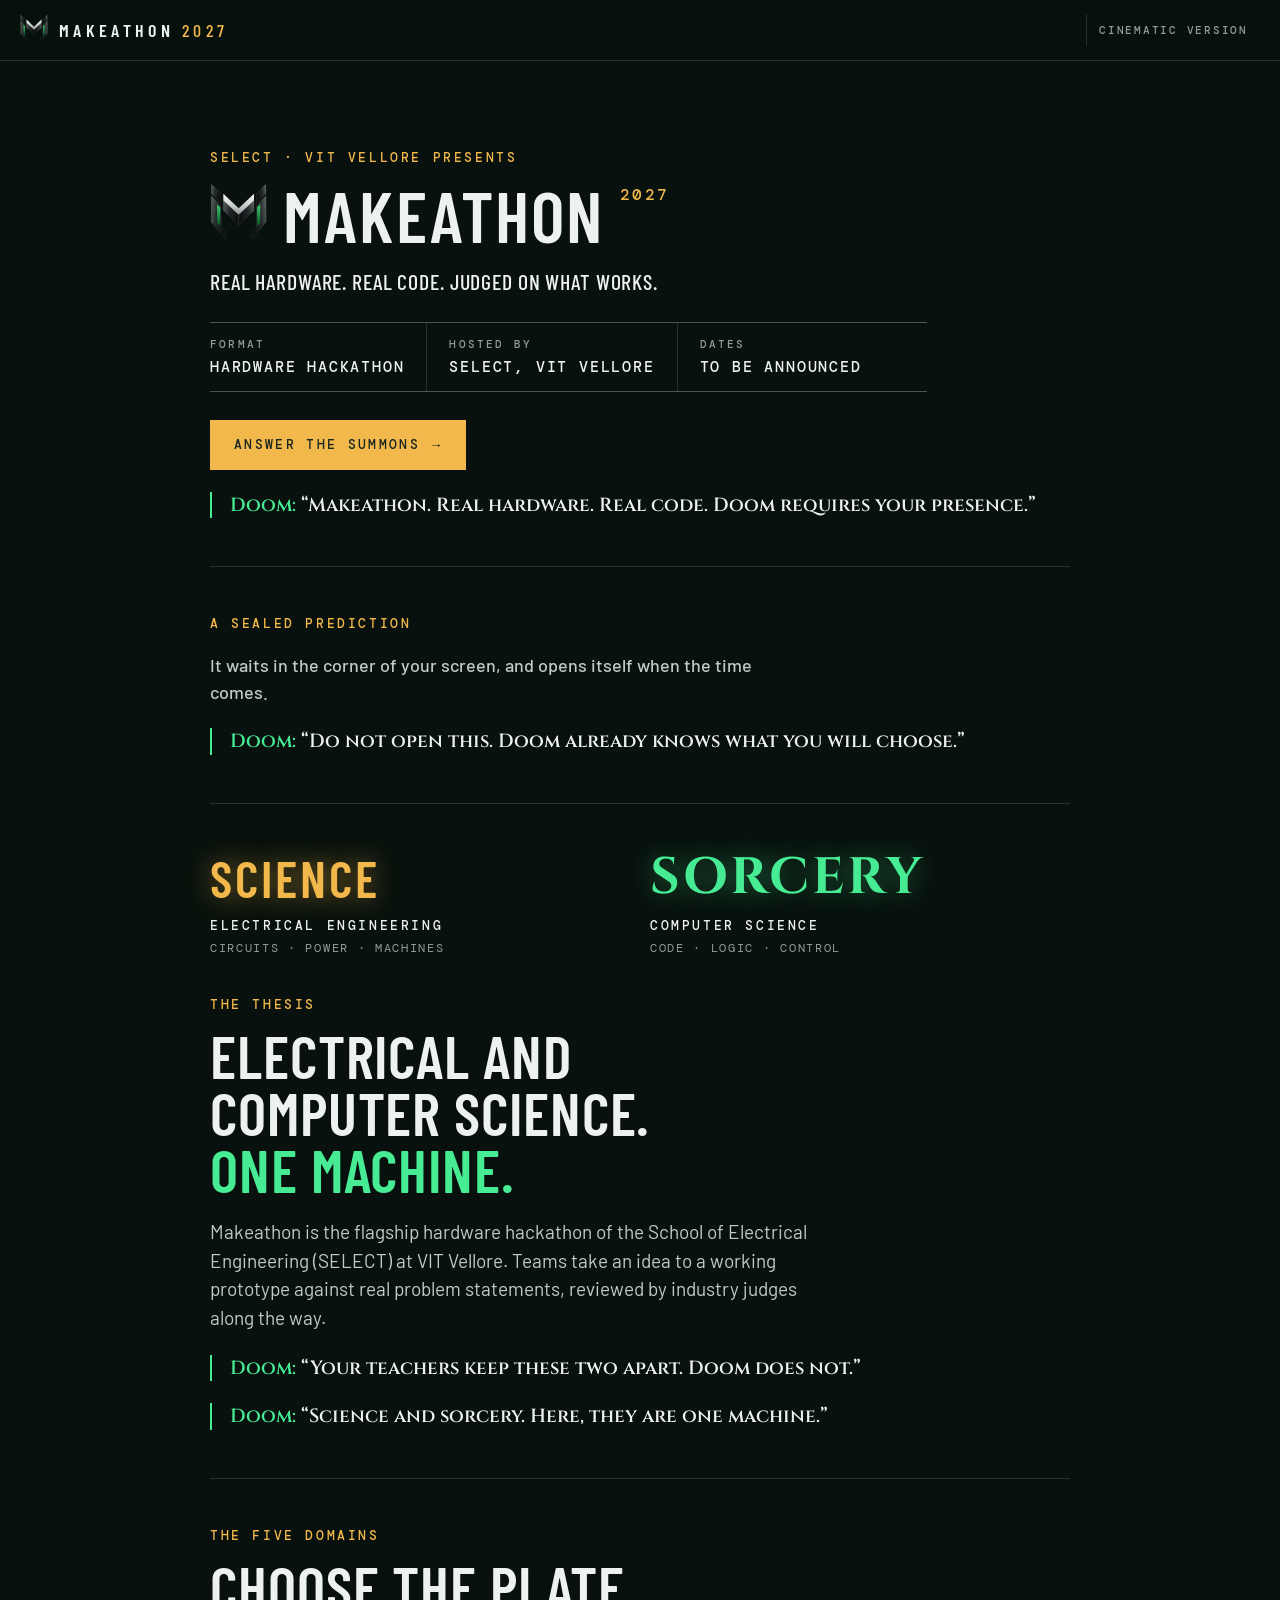
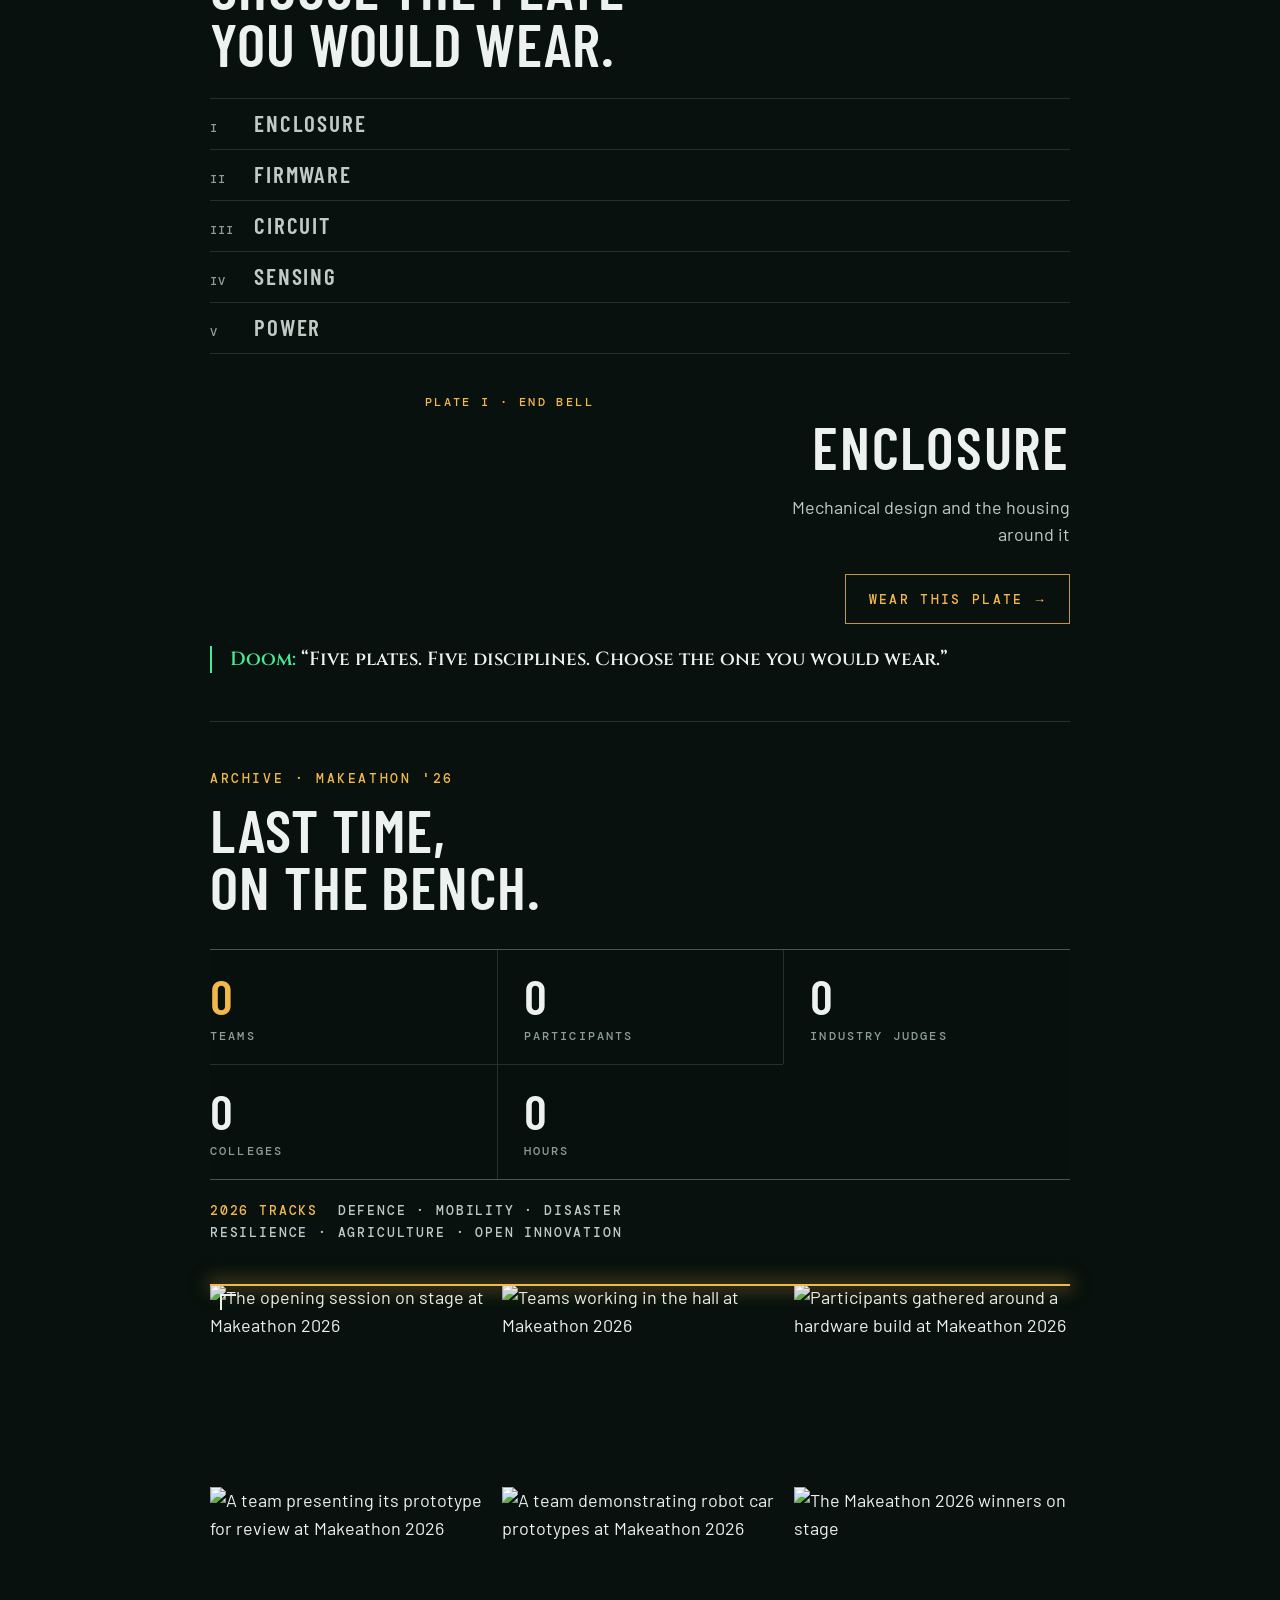
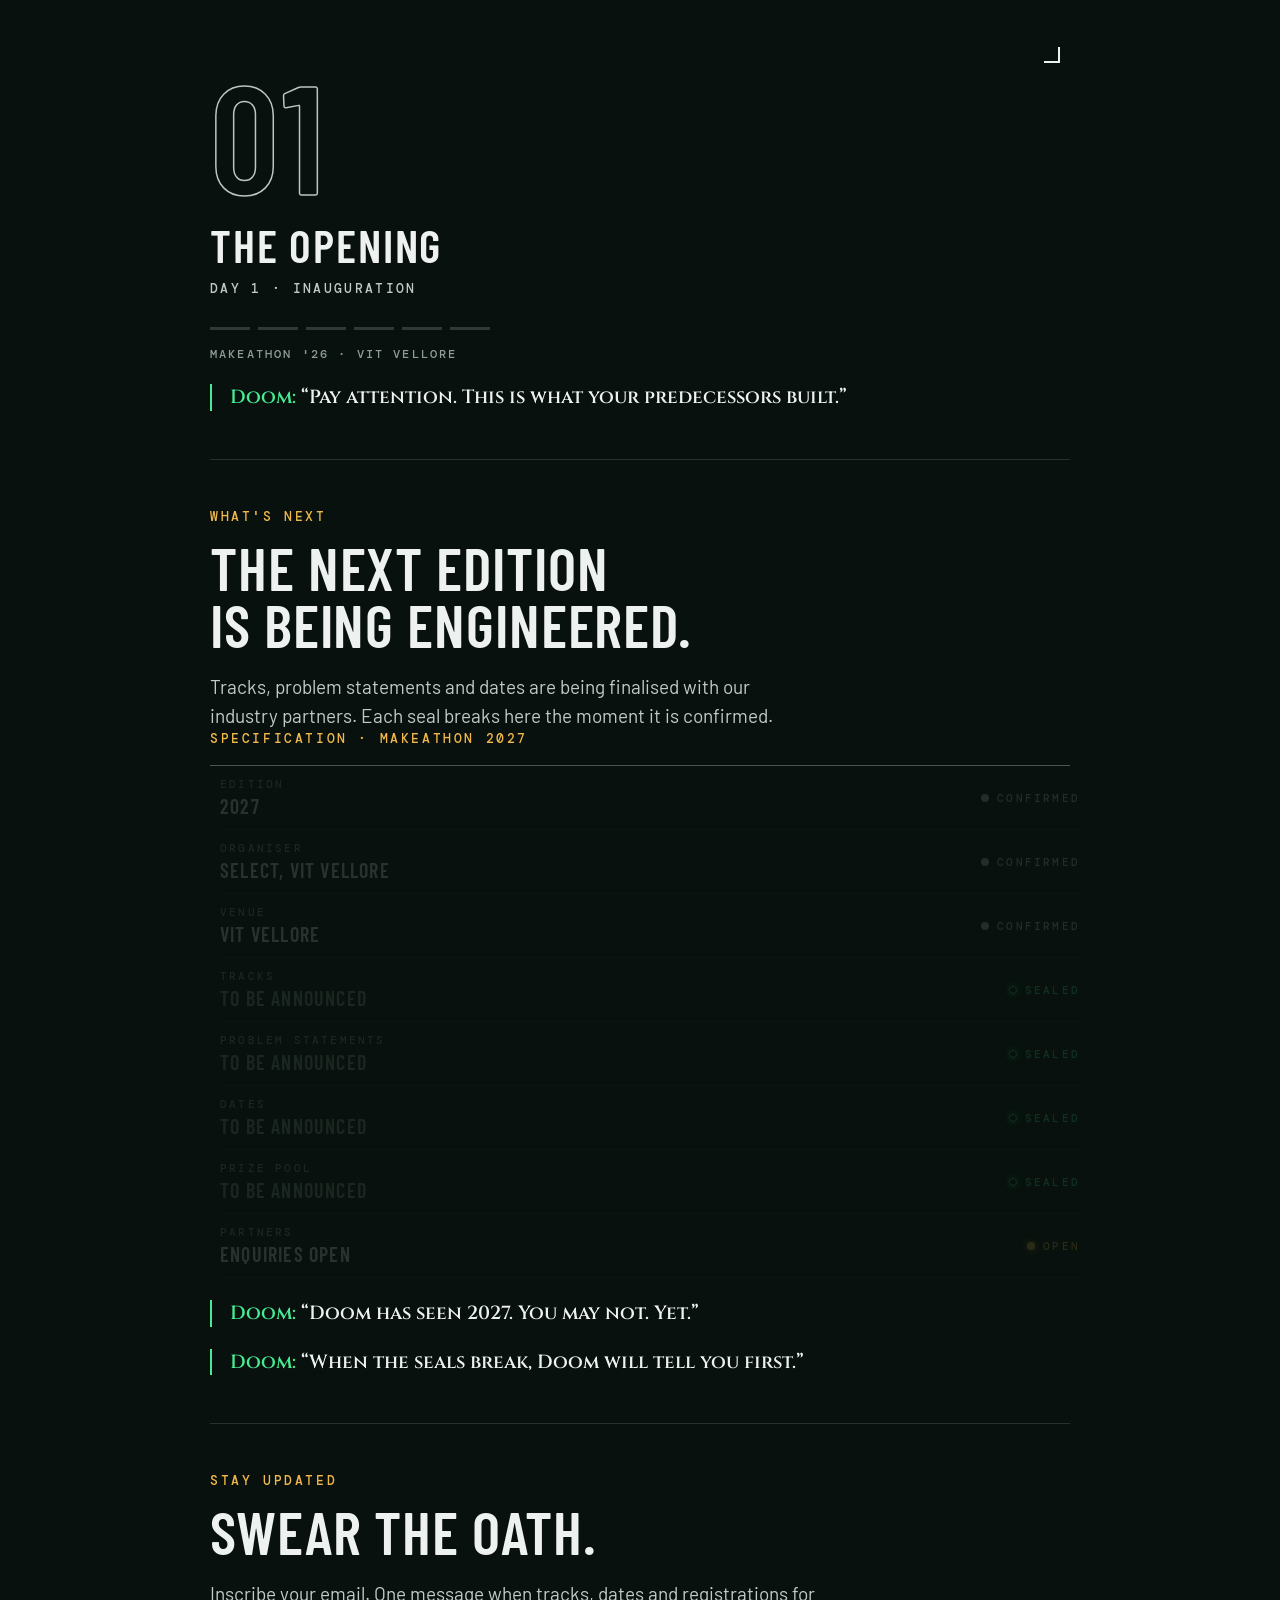
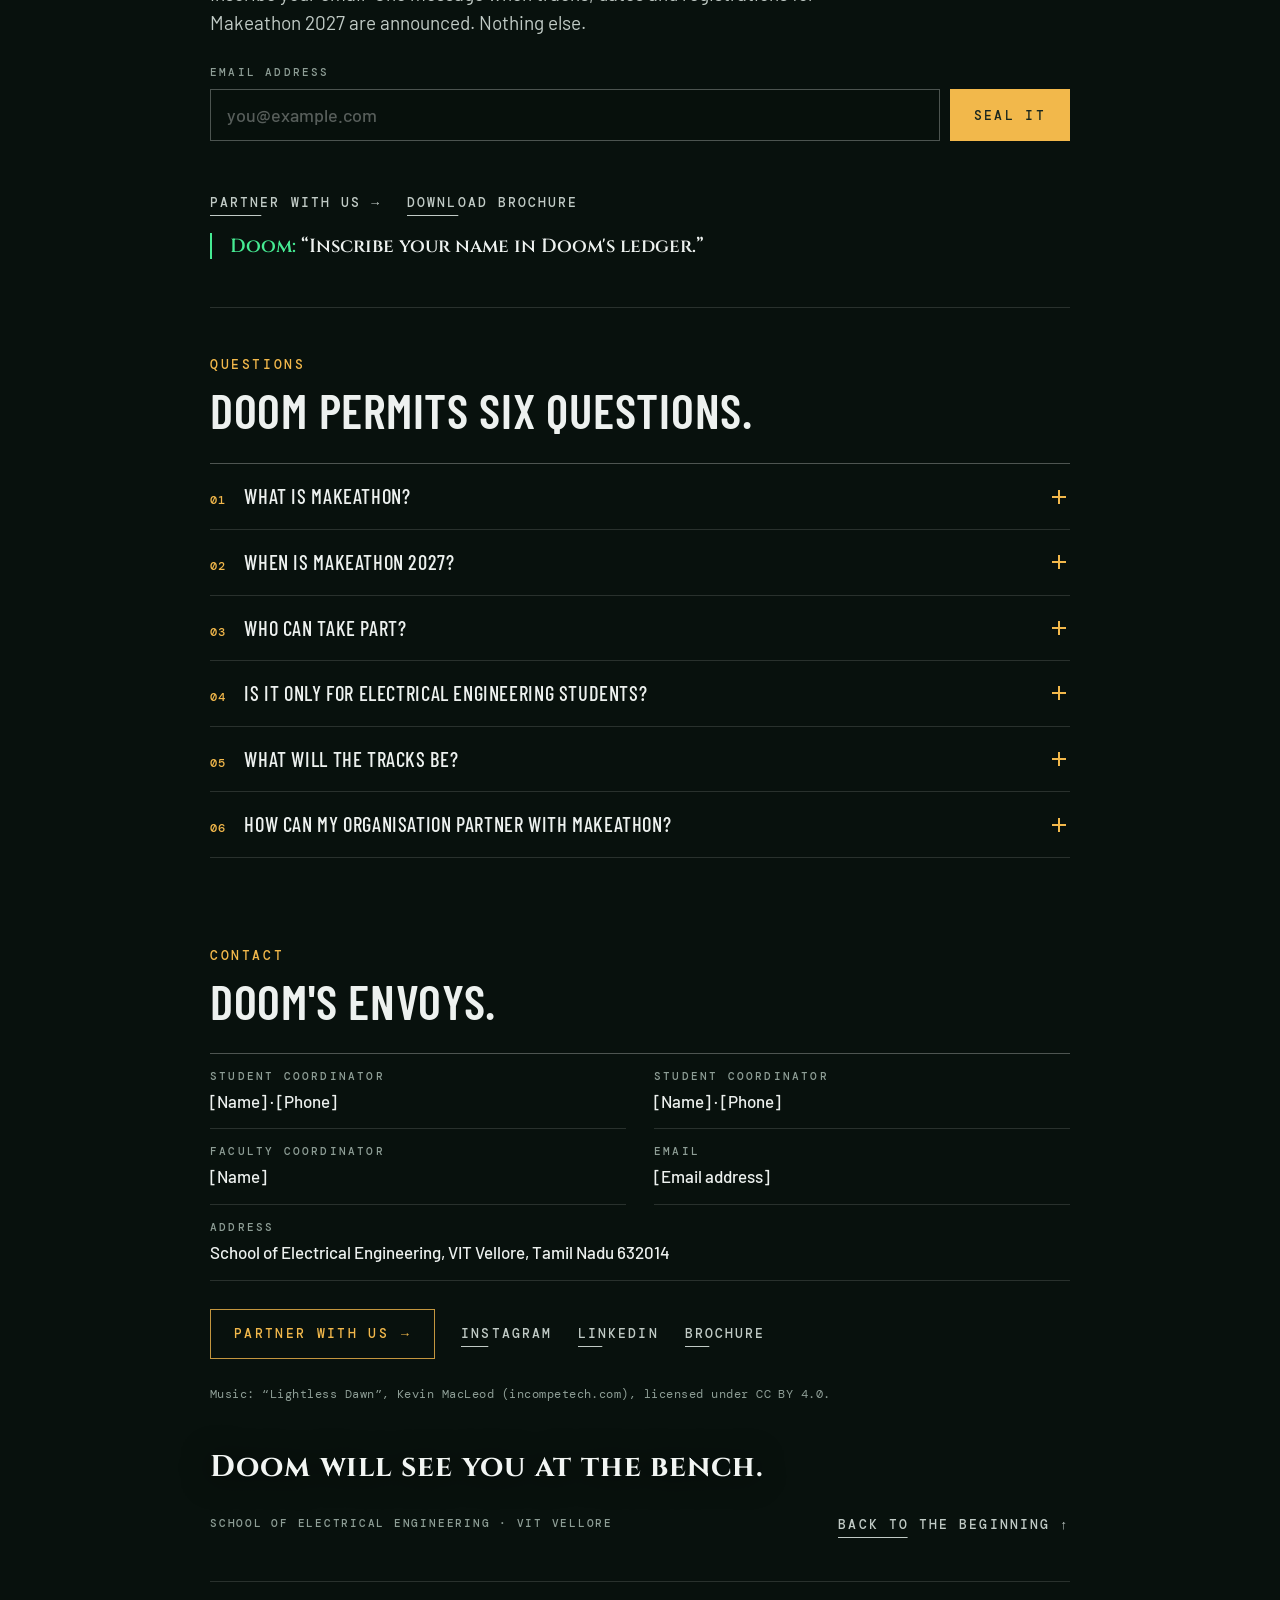
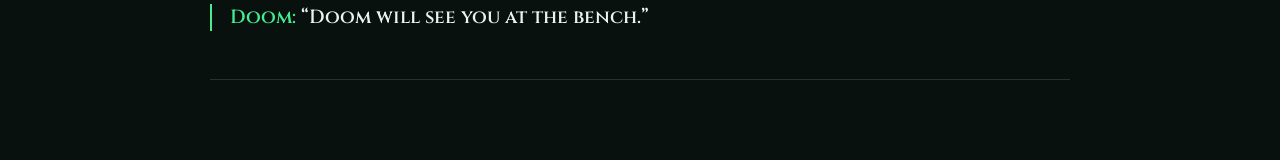
==== index.html @ bf20d9bc "Redesign Makeathon 2027 as a scroll-driven Doctor Doom experience Rebuild the site as eight scroll-s" ====
<!doctype html>
<html lang="en">
<head>
<meta charset="utf-8">
<meta name="viewport" content="width=device-width, initial-scale=1, viewport-fit=cover">
<title>Makeathon 2027</title>
<meta name="description" content="Makeathon 2027 — the flagship hardware hackathon of the School of Electrical Engineering (SELECT) at VIT Vellore. Real hardware. Real code. Judged on what works.">
<meta name="theme-color" content="#08110d">
<meta property="og:title" content="Makeathon 2027 · Doom requires your presence">
<meta property="og:description" content="The flagship hardware hackathon of SELECT, VIT Vellore. Electrical and computer science, one machine.">
<link rel="icon" type="image/svg+xml" href="./favicon.svg">
<link rel="alternate icon" href="./favicon.ico">
<link rel="apple-touch-icon" href="./favicon.png">
<link rel="preconnect" href="https://fonts.googleapis.com">
<link rel="preconnect" href="https://fonts.gstatic.com" crossorigin>
<link rel="stylesheet" href="https://fonts.googleapis.com/css2?family=Cinzel:wght@500;600;700;900&family=Barlow:wght@400;500;600&family=Barlow+Condensed:wght@400;500;600&family=DM+Mono:wght@400;500&family=Pinyon+Script&display=swap">
<link rel="stylesheet" href="./css/site.css">
<script>
  // decide the mode before first paint: plain (no WebGL / asked for), calm (reduced motion)
  (function () {
    var d = document.documentElement, q = location.search, plain = /[?&]plain\b/.test(q);
    try { if (!plain && localStorage.getItem('mk.plain') === '1') plain = true; } catch (e) {}
    if (!plain) { try { if (!document.createElement('canvas').getContext('webgl2')) plain = true; } catch (e) { plain = true; } }
    d.classList.add(plain ? 'is-plain' : 'is-cine');
    var calm = matchMedia('(prefers-reduced-motion: reduce)').matches;
    try { var m = localStorage.getItem('mk.motion'); if (m === 'off') calm = true; if (m === 'on') calm = false; } catch (e) {}
    if (calm) d.classList.add('is-calm');
    if (/[?&]shot=/.test(q)) d.classList.add('is-shot');
  })();
</script>
<script type="importmap">
{ "imports": { "three": "./vendor/three/three.module.min.js", "three/addons/": "./vendor/three/addons/" } }
</script>
</head>
<body>

<svg width="0" height="0" style="position:absolute" aria-hidden="true" focusable="false">
  <defs>
    <linearGradient id="lgA" x1="0" y1="0" x2="1" y2="0.35"><stop offset="0" stop-color="#5d6461"/><stop offset=".5" stop-color="#22272a"/><stop offset="1" stop-color="#0d1010"/></linearGradient>
    <linearGradient id="lgB" x1="1" y1="0" x2="0" y2="0.35"><stop offset="0" stop-color="#5d6461"/><stop offset=".5" stop-color="#22272a"/><stop offset="1" stop-color="#0d1010"/></linearGradient>
    <linearGradient id="lgS" x1="0" y1="0" x2="0" y2="1"><stop offset="0" stop-color="#fbfcfb"/><stop offset=".6" stop-color="#c4cac7"/><stop offset="1" stop-color="#8a918e"/></linearGradient>
    <linearGradient id="lgG" x1="0" y1="0" x2="0" y2="1"><stop offset="0" stop-color="#3bd66f"/><stop offset="1" stop-color="#0d4a24"/></linearGradient>
    <symbol id="m-logo" viewBox="-2 -2 311 304">
      <g stroke="rgba(225,235,230,0.38)" stroke-width="1.1" stroke-linejoin="round">
        <polygon points="5,4 56.5,52 58,106 4.5,54.5" fill="url(#lgA)"/>
        <polygon points="302,4 250.5,52 249,106 302.5,54.5" fill="url(#lgB)"/>
        <polygon points="4.5,67 57,119 58.5,235 79,258 81,299 4,209" fill="url(#lgA)"/>
        <polygon points="302.5,67 250,119 248.5,235 228,258 226,299 303,209" fill="url(#lgB)"/>
        <polygon points="70,92 152.5,169 152.5,224.5 70,147" fill="url(#lgA)"/>
        <polygon points="237,92 154.5,169 154.5,224.5 237,147" fill="url(#lgB)"/>
      </g>
      <polygon points="70,56 153.5,135 237,56 237,92 153.5,170 70,92" fill="url(#lgS)"/>
      <polygon points="36.5,113 53.5,130 53.5,226 50,231 36,213" fill="url(#lgG)"/>
      <polygon points="270.5,113 253.5,130 253.5,226 257,231 271,213" fill="url(#lgG)"/>
    </symbol>
    <symbol id="seal" viewBox="0 0 100 100">
      <path d="M50 4c7 0 9 5 15 7s11-1 15 4 1 10 4 15 8 7 8 14-5 9-7 15 1 11-4 15-10 1-15 4-7 8-14 8-9-5-15-7-11 1-15-4-1-10-4-15S4 57 4 50s5-9 7-15-1-11 4-15 10-1 15-4 7-12 20-12z" fill="#1d7a45"/>
      <circle cx="50" cy="50" r="31" fill="none" stroke="#3fd27f" stroke-opacity=".55" stroke-width="2"/>
      <circle cx="50" cy="50" r="36" fill="none" stroke="#0b3b20" stroke-width="3"/>
      <g transform="translate(27 27) scale(.148)"><use href="#m-logo"/></g>
    </symbol>
  </defs>
</svg>

<a class="skip" href="#oath">Skip to the sign-up</a>

<canvas id="world" aria-hidden="true"></canvas>
<div class="veil" id="veil" aria-hidden="true"></div>
<div class="glasslayer" id="glass" aria-hidden="true"></div>

<!-- the instrument frame: border, corner marks, and the line that traces your progress -->
<div class="frame" id="frame" aria-hidden="true">
  <i class="c c1"></i><i class="c c2"></i><i class="c c3"></i><i class="c c4"></i>
  <svg class="trace" id="trace"><rect id="traceFg" class="trace-fg" pathLength="1"/></svg>
  <div class="nodes" id="nodes"></div>
</div>

<!-- custom cursor (fine pointers only) -->
<div class="cur" id="cur" aria-hidden="true"><div class="cur-ring" id="curRing"></div><div class="cur-dot" id="curDot"></div></div>

<!-- Act 0: the cold read -->
<div class="cold" id="cold" aria-hidden="true">
  <div class="cold-inner">
    <p class="cold-line" id="cold1"></p>
    <p class="cold-line cold-line--2" id="cold2"></p>
    <div class="cold-choice" id="coldChoice">
      <button type="button" class="cold-btn" id="enterSound"><span class="cold-ico cold-ico--on" aria-hidden="true"></span>Enter with music</button>
      <button type="button" class="cold-btn cold-btn--ghost" id="enterSilent"><span class="cold-ico" aria-hidden="true"></span>Enter in silence</button>
    </div>
    <p class="cold-load" id="coldLoad"></p>
  </div>
  <button type="button" class="cold-skip" id="coldSkip">Skip intro</button>
</div>

<header class="hud" id="hud">
  <a class="brand" href="#top" id="brand" aria-label="Makeathon 2027, back to the beginning">
    <svg class="brand-m" aria-hidden="true"><use href="#m-logo"/></svg>
    <span class="brand-t">MAKEATHON<b>2027</b></span>
  </a>
  <div class="hud-ctl">
    <button type="button" class="tgl" id="btnSound" aria-pressed="false"><i class="tgl-ico tgl-ico--snd" aria-hidden="true"></i><span class="tgl-l">Music</span> <b>Off</b></button>
    <button type="button" class="tgl" id="btnMotion" aria-pressed="true"><i class="tgl-ico tgl-ico--mot" aria-hidden="true"></i><span class="tgl-l">Motion</span> <b>On</b></button>
    <a class="tgl" href="?plain" id="btnPlain">Plain version</a>
  </div>
</header>

<div class="chap" id="chap" aria-hidden="true"><span class="chap-n" id="chapN">01</span><span class="chap-of">/ 08</span><span class="chap-t" id="chapT">The Summons</span></div>
<div class="next" id="next" aria-hidden="true"><span class="next-k">Next</span><span class="next-t" id="nextT">The Prediction</span><span class="next-a">↓</span></div>

<div class="subs" id="subs" aria-hidden="true"><p class="subs-line" id="subsLine"></p></div>
<div class="enough" id="enough" aria-hidden="true">ENOUGH.</div>

<button type="button" class="envelope" id="envelope" aria-label="A sealed envelope from Doom. It opens when you choose a domain." hidden>
  <span class="env-body" aria-hidden="true"><span class="env-flap"></span><span class="env-addr">For the one reading this</span><svg class="env-seal"><use href="#seal"/></svg></span>
  <span class="env-tip" id="envTip" aria-hidden="true">Do not open this.</span>
</button>

<div class="letter" id="letter" role="dialog" aria-labelledby="letterTitle" hidden>
  <div class="letter-paper">
    <p class="letter-pre">Doom's prediction, sealed before you arrived</p>
    <p class="letter-script" id="letterScript">You chose</p>
    <p class="letter-pick" id="letterTitle">Firmware.</p>
    <p class="letter-sign">— D.</p>
    <svg class="letter-seal" aria-hidden="true"><use href="#seal"/></svg>
    <button type="button" class="letter-close" id="letterClose">Keep it</button>
  </div>
</div>

<main id="top">

  <section class="act" id="summons" data-act="1" data-name="The Summons" data-len="2.6">
    <div class="stage">
      <div class="blk blk--hero" data-in="0.44" data-out="1.0">
        <p class="kicker">SELECT · VIT Vellore presents</p>
        <h1 class="wordmark"><svg class="wordmark-m" aria-hidden="true"><use href="#m-logo"/></svg><span class="ln"><span>Makeathon</span></span><em>2027</em></h1>
        <p class="lede">Real hardware. Real code. Judged on what works.</p>
        <dl class="facts">
          <div><dt>Format</dt><dd>Hardware hackathon</dd></div>
          <div><dt>Hosted by</dt><dd>SELECT, VIT Vellore</dd></div>
          <div><dt>Dates</dt><dd>To be announced</dd></div>
        </dl>
        <div class="row"><a class="btn" href="#oath" data-go="oath">Answer the summons <span class="arr" aria-hidden="true">→</span></a></div>
      </div>
    </div>
    <p class="say">“Makeathon. Real hardware. Real code. Doom requires your presence.”</p>
  </section>

  <section class="act" id="prediction" data-act="2" data-name="The Prediction" data-len="1.8">
    <div class="stage">
      <div class="blk blk--note" data-in="0.82" data-out="1.0">
        <p class="kicker">A sealed prediction</p>
        <p class="note">It waits in the corner of your screen, and opens itself when the time comes.</p>
      </div>
    </div>
    <p class="say">“Do not open this. Doom already knows what you will choose.”</p>
  </section>

  <section class="act" id="thesis" data-act="3" data-name="Science &amp; Sorcery" data-len="2.6">
    <div class="stage">
      <div class="duo" data-in="0.0" data-out="0.56">
        <div class="duo-side duo-side--l"><p class="duo-k">Science</p><p class="duo-t">Electrical engineering</p><p class="duo-s">Circuits · Power · Machines</p></div>
        <div class="duo-side duo-side--r"><p class="duo-k">Sorcery</p><p class="duo-t">Computer science</p><p class="duo-s">Code · Logic · Control</p></div>
      </div>
      <div class="blk blk--left" data-in="0.66" data-out="1.0">
        <p class="kicker">The thesis</p>
        <h2><span class="ln"><span>Electrical and</span></span><span class="ln"><span>computer science.</span></span><span class="ln g"><span>One machine.</span></span></h2>
        <p>Makeathon is the flagship hardware hackathon of the School of Electrical Engineering (SELECT) at VIT Vellore. Teams take an idea to a working prototype against real problem statements, reviewed by industry judges along the way.</p>
      </div>
    </div>
    <p class="say">“Your teachers keep these two apart. Doom does not.”</p>
    <p class="say">“Science and sorcery. Here, they are one machine.”</p>
  </section>

  <section class="act" id="armoury" data-act="4" data-name="The Armoury" data-len="3.6">
    <div class="stage">
      <div class="blk blk--left blk--armoury" data-in="-0.03" data-out="0.995">
        <p class="kicker">The five domains</p>
        <h2><span class="ln"><span>Choose the plate</span></span><span class="ln"><span>you would wear.</span></span></h2>
        <ul class="plates" id="plateList">
          <li><button type="button" class="plate" data-i="0"><span class="plate-n">I</span><span class="plate-name">Enclosure</span></button></li>
          <li><button type="button" class="plate" data-i="1"><span class="plate-n">II</span><span class="plate-name">Firmware</span></button></li>
          <li><button type="button" class="plate" data-i="2"><span class="plate-n">III</span><span class="plate-name">Circuit</span></button></li>
          <li><button type="button" class="plate" data-i="3"><span class="plate-n">IV</span><span class="plate-name">Sensing</span></button></li>
          <li><button type="button" class="plate" data-i="4"><span class="plate-n">V</span><span class="plate-name">Power</span></button></li>
        </ul>
      </div>
      <div class="blk blk--right inspect" id="inspect" data-in="0.1" data-out="0.99">
        <p class="inspect-k" id="inspectK">Plate I · End bell</p>
        <p class="inspect-n" id="inspectN">Enclosure</p>
        <p class="inspect-d" id="inspectD">Mechanical design and the housing around it</p>
        <button type="button" class="btn btn--ghost" id="chooseBtn">Wear this plate <span class="arr" aria-hidden="true">→</span></button>
        <p class="chosen" id="chosenLine" hidden></p>
      </div>
    </div>
    <ul class="sr-only">
      <li>Enclosure — Mechanical design and the housing around it.</li>
      <li>Firmware — Embedded code and control logic.</li>
      <li>Circuit — Electronics and PCB design.</li>
      <li>Sensing — Sensors and signal processing.</li>
      <li>Power — Power systems and energy.</li>
    </ul>
    <p class="say">“Five plates. Five disciplines. Choose the one you would wear.”</p>
  </section>

  <section class="act" id="archive" data-act="5" data-name="The Archive" data-len="6.4">
    <div class="stage">
      <div class="blk blk--left blk--stats" data-in="-0.03" data-out="0.24">
        <p class="kicker">Archive · Makeathon '26</p>
        <h2><span class="ln"><span>Last time,</span></span><span class="ln"><span>on the bench.</span></span></h2>
        <dl class="stats" id="stats">
          <div><dd data-n="60" data-s="+">0</dd><dt>Teams</dt></div>
          <div><dd data-n="350" data-s="+">0</dd><dt>Participants</dt></div>
          <div><dd data-n="30" data-s="+">0</dd><dt>Industry judges</dt></div>
          <div><dd data-n="20" data-s="+">0</dd><dt>Colleges</dt></div>
          <div><dd data-n="36" data-s="">0</dd><dt>Hours</dt></div>
        </dl>
        <p class="tracks"><span>2026 tracks</span> Defence · Mobility · Disaster resilience · Agriculture · Open innovation</p>
      </div>
      <div class="reel" id="reel" data-in="0.27" data-out="1.0">
        <div class="reel-frame" id="reelFrame">
          <img src="./assets/a215f016ee0ca8ff86fce52a85060814.jpg" alt="The opening session on stage at Makeathon 2026" width="1003" height="660" decoding="async">
          <img src="./assets/e353632797b6ad056b0f80c28a9ced17.jpg" alt="Teams working in the hall at Makeathon 2026" width="1002" height="678" decoding="async">
          <img src="./assets/470679fce9e9e52c9468a0e41492b71a.jpg" alt="Participants gathered around a hardware build at Makeathon 2026" width="1001" height="665" decoding="async">
          <img src="./assets/5118bed34c5cc9feac0a429ca3e45910.jpg" alt="A team presenting its prototype for review at Makeathon 2026" width="1006" height="672" decoding="async">
          <img src="./assets/3c21e747e96b3baffdfce8bc286948d1.jpg" alt="A team demonstrating robot car prototypes at Makeathon 2026" width="990" height="667" decoding="async">
          <img src="./assets/9be6e49e0345d2f2065191cff021ccd4.jpg" alt="The Makeathon 2026 winners on stage" width="1002" height="671" decoding="async">
          <i class="reel-scan" id="reelScan"></i>
          <i class="reel-c reel-c1"></i><i class="reel-c reel-c2"></i>
        </div>
        <div class="reel-cap">
          <p class="reel-n" id="reelNum">01</p>
          <p class="reel-t" id="reelTitle">The opening</p>
          <p class="reel-s" id="reelSub">Day 1 · Inauguration</p>
          <div class="reel-ticks" id="reelTicks"><i></i><i></i><i></i><i></i><i></i><i></i></div>
          <p class="reel-foot">Makeathon '26 · VIT Vellore</p>
        </div>
      </div>
    </div>
    <p class="say">“Pay attention. This is what your predecessors built.”</p>
  </section>

  <section class="act" id="future" data-act="6" data-name="2027" data-len="2.8">
    <div class="stage">
      <div class="blk blk--left" data-in="-0.03" data-out="0.38">
        <p class="kicker">What's next</p>
        <h2><span class="ln"><span>The next edition</span></span><span class="ln"><span>is being engineered.</span></span></h2>
        <p>Tracks, problem statements and dates are being finalised with our industry partners. Each seal breaks here the moment it is confirmed.</p>
      </div>
      <p class="year" id="year" data-in="0.32" data-out="0.6" aria-hidden="true"><span id="yearN">2026</span></p>
      <div class="blk blk--right blk--spec" data-in="0.6" data-out="1.0">
        <p class="kicker">Specification · Makeathon 2027</p>
        <dl class="spec" id="spec">
          <div class="is-ok"><dt>Edition</dt><dd>2027</dd><span>Confirmed</span></div>
          <div class="is-ok"><dt>Organiser</dt><dd>SELECT, VIT Vellore</dd><span>Confirmed</span></div>
          <div class="is-ok"><dt>Venue</dt><dd>VIT Vellore</dd><span>Confirmed</span></div>
          <div class="is-seal"><dt>Tracks</dt><dd>To be announced</dd><span>Sealed</span></div>
          <div class="is-seal"><dt>Problem statements</dt><dd>To be announced</dd><span>Sealed</span></div>
          <div class="is-seal"><dt>Dates</dt><dd>To be announced</dd><span>Sealed</span></div>
          <div class="is-seal"><dt>Prize pool</dt><dd>To be announced</dd><span>Sealed</span></div>
          <div class="is-open"><dt>Partners</dt><dd>Enquiries open</dd><span>Open</span></div>
        </dl>
      </div>
    </div>
    <p class="say">“Doom has seen 2027. You may not. Yet.”</p>
    <p class="say">“When the seals break, Doom will tell you first.”</p>
  </section>

  <section class="act" id="oath" data-act="7" data-name="The Oath" data-len="1.8" data-exit="scroll">
    <div class="stage">
      <div class="blk blk--left blk--oath" data-in="0.08" data-out="1.0" id="oathBlk">
        <div class="oath-form" id="oathForm">
          <p class="kicker">Stay updated</p>
          <h2><span class="ln"><span>Swear the oath.</span></span></h2>
          <p>Inscribe your email. One message when tracks, dates and registrations for Makeathon 2027 are announced. Nothing else.</p>
          <form class="field" id="form" novalidate>
            <label for="email">Email address</label>
            <div class="field-row">
              <input id="email" name="email" type="email" inputmode="email" autocomplete="email" placeholder="you@example.com" required aria-describedby="emailErr">
              <button type="submit" class="btn btn--seal" id="sealBtn"><span class="btn-t">Seal it</span><span class="dots" aria-hidden="true"><i></i><i></i><i></i></span></button>
            </div>
            <p class="err" id="emailErr" role="alert"></p>
          </form>
          <div class="row row--sub">
            <a class="ul" href="#contact" data-go="contact">Partner with us <span class="arr" aria-hidden="true">→</span></a>
            <a class="ul" href="#brochure">Download brochure</a>
          </div>
        </div>
        <div class="oath-done" id="oathDone" hidden tabindex="-1">
          <p class="kicker">Oath sealed</p>
          <p class="summoned">You have been summoned.</p>
          <p id="doneMsg">We will write to you as soon as Makeathon 2027 is announced.</p>
        </div>
      </div>
    </div>
    <p class="say">“Inscribe your name in Doom's ledger.”</p>
  </section>

  <section class="act act--flow" id="bench" data-act="8" data-name="The Bench" data-len="0">
    <div class="flow">
      <div class="faq" id="faq">
        <p class="kicker">Questions</p>
        <h2>Doom permits six questions.</h2>
        <div class="faq-list" id="faqList">
          <div class="faq-i"><h3><button type="button" aria-expanded="false" aria-controls="fa1" id="fq1"><span class="faq-n">01</span>What is Makeathon?<i aria-hidden="true"></i></button></h3><div class="faq-a" id="fa1" role="region" aria-labelledby="fq1" hidden><p>Makeathon is the flagship hardware hackathon of the School of Electrical Engineering (SELECT) at VIT Vellore. Teams take an idea to a working prototype against real problem statements, reviewed by industry judges along the way.</p></div></div>
          <div class="faq-i"><h3><button type="button" aria-expanded="false" aria-controls="fa2" id="fq2"><span class="faq-n">02</span>When is Makeathon 2027?<i aria-hidden="true"></i></button></h3><div class="faq-a" id="fa2" role="region" aria-labelledby="fq2" hidden><p>Dates have not been announced yet. Leave your email above and you will hear from us the moment they are.</p></div></div>
          <div class="faq-i"><h3><button type="button" aria-expanded="false" aria-controls="fa3" id="fq3"><span class="faq-n">03</span>Who can take part?<i aria-hidden="true"></i></button></h3><div class="faq-a" id="fa3" role="region" aria-labelledby="fq3" hidden><p>Eligibility for 2027 will be published with registrations. The 2026 edition brought together students, researchers and professionals from more than 20 colleges.</p></div></div>
          <div class="faq-i"><h3><button type="button" aria-expanded="false" aria-controls="fa4" id="fq4"><span class="faq-n">04</span>Is it only for electrical engineering students?<i aria-hidden="true"></i></button></h3><div class="faq-a" id="fa4" role="region" aria-labelledby="fq4" hidden><p>No. Hardware is at the core, but computer science domains are part of the hack too, and teams that combine electrical, electronics and software skills are welcome.</p></div></div>
          <div class="faq-i"><h3><button type="button" aria-expanded="false" aria-controls="fa5" id="fq5"><span class="faq-n">05</span>What will the tracks be?<i aria-hidden="true"></i></button></h3><div class="faq-a" id="fa5" role="region" aria-labelledby="fq5" hidden><p>Tracks and problem statements are being finalised with industry partners. In 2026 they spanned defence, mobility, disaster resilience, agriculture and open innovation.</p></div></div>
          <div class="faq-i"><h3><button type="button" aria-expanded="false" aria-controls="fa6" id="fq6"><span class="faq-n">06</span>How can my organisation partner with Makeathon?<i aria-hidden="true"></i></button></h3><div class="faq-a" id="fa6" role="region" aria-labelledby="fq6" hidden><p>Write to us using the contact details below. We will share the partnership deck and the ways to get involved, from contributing problem statements to judging and prizes.</p></div></div>
        </div>
      </div>
      <div class="contact" id="contact">
        <p class="kicker">Contact</p>
        <h2>Doom's envoys.</h2>
        <dl class="envoys">
          <div><dt>Student coordinator</dt><dd>[Name] · [Phone]</dd></div>
          <div><dt>Student coordinator</dt><dd>[Name] · [Phone]</dd></div>
          <div><dt>Faculty coordinator</dt><dd>[Name]</dd></div>
          <div><dt>Email</dt><dd>[Email address]</dd></div>
          <div class="wide"><dt>Address</dt><dd>School of Electrical Engineering, VIT Vellore, Tamil Nadu 632014</dd></div>
        </dl>
        <div class="row">
          <a class="btn btn--ghost" href="#contact">Partner with us <span class="arr" aria-hidden="true">→</span></a>
          <a class="ul" href="#instagram">Instagram</a>
          <a class="ul" href="#linkedin">LinkedIn</a>
          <a class="ul" href="#brochure">Brochure</a>
        </div>
        <p class="credit">Music: “Lightless Dawn”, Kevin MacLeod (incompetech.com), licensed under CC BY 4.0.</p>
      </div>
    </div>
    <div class="farewell" id="farewell" data-len="2.0">
      <div class="stage">
        <div class="bye" data-in="-0.04" data-out="1.01">
          <p class="bye-line" id="byeLine">Doom will see you at the bench.</p>
          <p class="bye-skip" id="byeSkip" hidden></p>
        </div>
        <footer class="foot" data-in="0.6" data-out="1.01">
          <span>School of Electrical Engineering · VIT Vellore</span>
          <a class="ul" href="#top" data-go="top">Back to the beginning <span aria-hidden="true">↑</span></a>
        </footer>
      </div>
    </div>
    <p class="say">“Doom will see you at the bench.”</p>
  </section>
</main>

<noscript><style>.cold{display:none}</style></noscript>
<script src="./vendor/gsap/gsap.min.js"></script>
<script src="./vendor/lenis/lenis.min.js"></script>
<script type="module" src="./js/main.js"></script>
</body>
</html>
---- css/site.css ----
/* Makeathon 2027 — Doom requires your presence.
   The instrument frame of the original O·Machine, with Doom inside it.
   Barlow Condensed for structure, DM Mono for instruments, Cinzel only when Doom speaks.
   Amber is the instrument, green is the sorcery. Everything that moves is scrubbed by scroll. */

:root {
  --bg: #08110d;
  --ink: #edf1ef;
  --ink-2: #c1cbc6;
  --ink-3: #8e9e96;
  --line: rgba(237, 241, 239, 0.14);
  --line-2: rgba(237, 241, 239, 0.3);
  --amber: #f2b84b;
  --amber-glow: rgba(242, 184, 75, 0.55);
  --doom: #46eb93;
  --doom-glow: rgba(70, 235, 147, 0.45);
  --err: #ff9a86;
  --vh: 1vh;
  --inset: 20px;
  --gut: clamp(20px, 6vw, 104px);
  --f-head: 'Barlow Condensed', 'Barlow', system-ui, sans-serif;
  --f-body: 'Barlow', system-ui, -apple-system, 'Segoe UI', sans-serif;
  --f-mono: 'DM Mono', ui-monospace, SFMono-Regular, Menlo, monospace;
  --f-voice: 'Cinzel', 'Trajan Pro', Georgia, serif;
  --f-script: 'Pinyon Script', 'Snell Roundhand', cursive;
  --ease: cubic-bezier(.16, .84, .14, 1);
  color-scheme: dark;
}

*, *::before, *::after { box-sizing: border-box; }
html { background: var(--bg); -webkit-text-size-adjust: 100%; }
body { margin: 0; background: var(--bg); color: var(--ink); font: 400 18px/1.55 var(--f-body); -webkit-font-smoothing: antialiased; -moz-osx-font-smoothing: grayscale; overflow-x: hidden; }
::selection { background: var(--amber); color: #17261f; }
a { color: inherit; }
button { font: inherit; color: inherit; }
h1, h2, h3, p, dl, dd, ul, ol { margin: 0; }
ul, ol { padding: 0; list-style: none; }
img { max-width: 100%; display: block; }
:focus { outline: none; }
:focus-visible { outline: 2px solid var(--amber); outline-offset: 4px; }
.sr-only { position: absolute !important; width: 1px !important; height: 1px !important; padding: 0 !important; margin: -1px !important; overflow: hidden !important; clip: rect(0 0 0 0) !important; white-space: nowrap !important; border: 0 !important; }
.say { position: absolute; width: 1px; height: 1px; overflow: hidden; clip: rect(0 0 0 0); white-space: nowrap; }
.skip { position: fixed; left: 24px; top: -80px; z-index: 300; padding: 12px 16px; background: var(--amber); color: #17261f; font: 500 13px var(--f-mono); letter-spacing: .16em; text-transform: uppercase; text-decoration: none; transition: top .3s var(--ease); }
.skip:focus { top: 24px; }
html.cur-on, html.cur-on * { cursor: none !important; }

/* ------------------------------------------------------------------ layers */
#world { position: fixed; inset: 0; width: 100vw; height: 100vh; z-index: 0; display: block; }
.veil { position: fixed; inset: 0; z-index: 55; background: var(--bg); opacity: 0; pointer-events: none; transition: opacity .55s ease; }
.veil.on { opacity: 1; }
.glasslayer { position: fixed; inset: 0; z-index: 46; pointer-events: none; perspective: 900px; }
.glasslayer .shard { position: absolute; inset: 0; will-change: transform, opacity; background: linear-gradient(120deg, rgba(255,255,255,.1), rgba(255,255,255,0) 40%); border: 1px solid rgba(230,255,240,.25); }

/* a soft darkness behind the top bar, so content passing under it stays clear */
body::before { content: ''; position: fixed; left: 0; right: 0; top: 0; height: 120px; z-index: 19; pointer-events: none; background: linear-gradient(180deg, rgba(8,17,13,.92), rgba(8,17,13,0)); }
html:not(.is-cine) body::before { display: none; }

/* the instrument frame */
.frame { position: fixed; inset: var(--inset); z-index: 20; pointer-events: none; border: 1px solid rgba(237,241,239,.13); opacity: 0; transition: opacity 1.2s ease; }
.frame.on { opacity: 1; }
.frame .c { position: absolute; width: 20px; height: 20px; border-color: rgba(237,241,239,.7); border-style: solid; border-width: 0; }
.frame .c1 { left: -1px; top: -1px; border-left-width: 2px; border-top-width: 2px; }
.frame .c2 { right: -1px; top: -1px; border-right-width: 2px; border-top-width: 2px; }
.frame .c3 { left: -1px; bottom: -1px; border-left-width: 2px; border-bottom-width: 2px; }
.frame .c4 { right: -1px; bottom: -1px; border-right-width: 2px; border-bottom-width: 2px; }
.trace { position: absolute; left: -1px; top: -1px; overflow: visible; }
.trace-fg { fill: none; stroke: var(--amber); stroke-width: 1.5; stroke-dasharray: 0 1; filter: drop-shadow(0 0 4px var(--amber-glow)); }
.nodes i { position: absolute; width: 7px; height: 7px; margin: -3.5px 0 0 -3.5px; border: 1px solid rgba(237,241,239,.45); background: var(--bg); transition: background-color .5s ease, border-color .5s ease, box-shadow .5s ease; }
.nodes i.lit { background: var(--amber); border-color: var(--amber); box-shadow: 0 0 10px var(--amber-glow); }

/* cursor */
.cur { position: fixed; left: 0; top: 0; z-index: 400; pointer-events: none; display: none; }
.cur.live { display: block; }
.cur-ring, .cur-dot { position: absolute; left: 0; top: 0; will-change: transform; }
.cur-ring { width: 38px; height: 38px; margin: -19px 0 0 -19px; border: 1px solid rgba(237,241,239,.65); border-radius: 50%; transition: width .25s var(--ease), height .25s var(--ease), margin .25s var(--ease), border-color .25s ease, background-color .25s ease; }
.cur-dot { width: 5px; height: 5px; margin: -2.5px 0 0 -2.5px; border-radius: 50%; background: var(--amber); }
.cur.link .cur-ring { width: 58px; height: 58px; margin: -29px 0 0 -29px; border-color: var(--amber); }
.cur.doom .cur-ring { width: 64px; height: 64px; margin: -32px 0 0 -32px; border-color: var(--doom); background: rgba(70,235,147,.06); }
.cur.text .cur-ring { width: 14px; height: 14px; margin: -7px 0 0 -7px; }

/* ------------------------------------------------------------------ act 0: the cold read */
.cold { position: fixed; inset: 0; z-index: 60; background: #000; display: grid; place-items: center; padding: 24px var(--gut); transition: opacity 1.4s ease, visibility 0s linear 1.4s; }
.is-plain .cold, .is-shot .cold { display: none; }
.cold.gone { opacity: 0; visibility: hidden; pointer-events: none; }
.cold.ignite { background: radial-gradient(110% 70% at 50% 100%, rgba(255,120,30,.38), #000 62%); transition: background .4s ease, opacity 1.6s ease .3s, visibility 0s linear 1.9s; }
.cold-inner { max-width: 980px; text-align: center; }
.cold-line { font: 600 clamp(22px, 3.2vw, 44px)/1.28 var(--f-voice); letter-spacing: .03em; color: #f1f4f2; min-height: 1.28em; }
.cold-line--2 { margin-top: .9em; font-size: clamp(16px, 1.9vw, 24px); font-weight: 500; color: var(--ink-3); }
.cold-line .caret { display: inline-block; width: .07em; height: .95em; margin-left: .08em; vertical-align: -0.1em; background: var(--doom); box-shadow: 0 0 12px var(--doom); animation: blink 1s steps(1) infinite; }
@keyframes blink { 50% { opacity: 0; } }
.cold-choice { display: flex; gap: 12px; justify-content: center; flex-wrap: wrap; margin-top: 56px; opacity: 0; transform: translateY(10px); transition: opacity .9s ease, transform .9s var(--ease); pointer-events: none; }
.cold-choice.on { opacity: 1; transform: none; pointer-events: auto; }
.cold-btn { display: inline-flex; align-items: center; gap: 12px; height: 48px; padding: 0 22px; cursor: pointer; border: 1px solid rgba(242,184,75,.7); background: rgba(242,184,75,.06); color: var(--ink); font: 500 13px var(--f-mono); letter-spacing: .18em; text-transform: uppercase; transition: background .3s ease, border-color .3s ease; }
.cold-btn:hover { background: rgba(242,184,75,.16); }
.cold-btn--ghost { border-color: var(--line-2); background: transparent; color: var(--ink-2); }
.cold-btn--ghost:hover { border-color: var(--ink-2); background: rgba(255,255,255,.04); }
.cold-ico { width: 14px; height: 12px; position: relative; display: inline-block; }
.cold-ico::before, .cold-ico::after { content: ''; position: absolute; bottom: 0; width: 2px; height: 4px; background: currentColor; }
.cold-ico::before { left: 3px; } .cold-ico::after { left: 9px; }
.cold-ico--on::before { animation: eq .9s ease-in-out infinite; } .cold-ico--on::after { animation: eq .9s ease-in-out .3s infinite; }
@keyframes eq { 0%, 100% { height: 3px; } 50% { height: 12px; } }
.cold-load { margin-top: 26px; min-height: 1.4em; font: 500 11px var(--f-mono); letter-spacing: .22em; text-transform: uppercase; color: var(--ink-3); }
.cold-skip { position: absolute; right: 24px; bottom: 22px; background: none; border: 0; cursor: pointer; padding: 8px; font: 500 11px var(--f-mono); letter-spacing: .2em; text-transform: uppercase; color: rgba(237,241,239,.4); }
.cold-skip:hover { color: var(--ink); }

/* ------------------------------------------------------------------ hud */
.hud { position: fixed; left: calc(var(--inset) + 18px); right: calc(var(--inset) + 18px); top: calc(var(--inset) + 14px); z-index: 30; display: flex; align-items: center; justify-content: space-between; gap: 16px; pointer-events: none; opacity: 0; transition: opacity 1.2s ease; }
.hud.on, html:not(.is-cine) .hud { opacity: 1; }
.hud > * { pointer-events: auto; }
.brand { display: inline-flex; align-items: center; gap: 11px; text-decoration: none; }
.brand-m { width: 28px; height: 28px; transform: translateY(-2px); }
.brand-t { font: 600 18px var(--f-head); letter-spacing: .24em; color: var(--ink); }
.brand-t b { font-weight: 500; color: var(--amber); margin-left: .45em; }
.hud-ctl { display: flex; align-items: center; gap: 4px; }
.tgl { display: inline-flex; align-items: center; gap: 8px; height: 32px; padding: 0 12px; cursor: pointer; background: transparent; border: 0; border-left: 1px solid var(--line); text-decoration: none; font: 500 11px var(--f-mono); letter-spacing: .16em; text-transform: uppercase; color: var(--ink-3); transition: color .3s ease; }
.tgl:first-child { border-left: 0; }
.tgl:hover { color: var(--ink); }
.tgl b { font-weight: 500; color: var(--ink-2); }
.tgl[aria-pressed="true"] b { color: var(--amber); }
.tgl-ico { width: 9px; height: 9px; display: inline-block; position: relative; }
.tgl-ico--snd { border-radius: 50%; border: 1.5px solid currentColor; }
.tgl[aria-pressed="true"] .tgl-ico--snd { background: var(--amber); border-color: var(--amber); box-shadow: 0 0 8px var(--amber); }
.tgl-ico--mot::before, .tgl-ico--mot::after { content: ''; position: absolute; top: 0; bottom: 0; width: 3px; background: currentColor; }
.tgl-ico--mot::before { left: 0; } .tgl-ico--mot::after { right: 0; }
.tgl[aria-pressed="false"] .tgl-ico--mot { background: currentColor; clip-path: polygon(0 0, 100% 50%, 0 100%); }
.tgl[aria-pressed="false"] .tgl-ico--mot::before, .tgl[aria-pressed="false"] .tgl-ico--mot::after { display: none; }
html:not(.is-cine) #btnSound, html:not(.is-cine) #btnMotion { display: none; }

.chap, .next { position: fixed; z-index: 30; bottom: calc(var(--inset) + 14px); display: flex; align-items: baseline; gap: 10px; font: 500 12px var(--f-mono); letter-spacing: .18em; text-transform: uppercase; pointer-events: none; opacity: 0; transition: opacity 1s ease; }
.chap.on, .next.on { opacity: 1; }
.chap { left: calc(var(--inset) + 18px); color: var(--ink-3); }
.chap-n { color: var(--amber); font-size: 13px; }
.chap-t { color: var(--ink); margin-left: 6px; }
.next { right: calc(var(--inset) + 18px); color: var(--ink-3); }
.next-t { color: var(--ink-2); }
.next-a { color: var(--amber); display: inline-block; animation: nudge 1.8s ease-in-out infinite; }
@keyframes nudge { 50% { transform: translateY(4px); } }
html:not(.is-cine) .chap, html:not(.is-cine) .next, html:not(.is-cine) .frame { display: none; }

/* ------------------------------------------------------------------ Doom speaks: lines written by your scrolling */
.subs { position: fixed; z-index: 16; left: 50%; transform: translateX(-50%); bottom: calc(var(--inset) + 64px); width: min(980px, 76vw); display: flex; justify-content: center; text-align: center; pointer-events: none; transition: left .9s var(--ease), width .9s var(--ease); }
.subs.right { left: 60%; width: min(540px, 42vw); }
.subs.left { left: 33%; width: min(620px, 50vw); }
.subs-line { font: 600 clamp(19px, 1.9vw, 30px)/1.34 var(--f-voice); letter-spacing: .035em; color: #f3f6f4; text-shadow: 0 0 2px #000, 0 2px 24px rgba(0,0,0,.95), 0 0 50px rgba(0,0,0,.8); }
.subs-line .w { display: inline-block; opacity: .07; filter: blur(3px); transition: opacity .35s ease, filter .45s ease; }
.subs-line .w.on { opacity: 1; filter: none; }
.subs-line .w.g { color: var(--doom); }
.subs-line .w.g.on { text-shadow: 0 0 18px var(--doom-glow), 0 2px 24px rgba(0,0,0,.95); }
html:not(.is-cine) .subs { display: none; }

.enough { position: fixed; inset: 0; z-index: 48; display: grid; place-items: center; pointer-events: none; font: 900 clamp(64px, 15vw, 240px)/1 var(--f-voice); letter-spacing: .06em; color: #f4fff8; text-shadow: 0 0 40px var(--doom), 0 0 120px var(--doom-glow); opacity: 0; }
.enough.on { animation: enough 2.2s var(--ease) forwards; }
@keyframes enough { 0% { opacity: 0; transform: scale(1.4); filter: blur(12px); } 10% { opacity: 1; transform: scale(1); filter: none; } 70% { opacity: 1; } 100% { opacity: 0; } }

/* ------------------------------------------------------------------ the envelope */
.envelope { position: fixed; right: calc(var(--inset) + 22px); bottom: calc(var(--inset) + 54px); z-index: 26; width: 124px; height: 82px; padding: 0; border: 0; background: none; cursor: pointer; transform: rotate(-6deg); transition: transform .5s var(--ease); filter: drop-shadow(0 16px 22px rgba(0,0,0,.7)); }
.envelope[hidden] { display: none; }
.envelope:hover { transform: rotate(-2deg) translateY(-5px); }
.envelope.land { animation: envLand 1s var(--ease) both; }
@keyframes envLand { 0% { transform: translate(-28vw, -26vh) scale(2) rotate(-24deg); opacity: 0; } 30% { opacity: 1; } 100% { transform: rotate(-6deg); } }
.envelope.wiggle { animation: envWig .6s ease; }
@keyframes envWig { 20% { transform: rotate(-13deg); } 40% { transform: rotate(1deg); } 60% { transform: rotate(-10deg); } 80% { transform: rotate(-4deg); } }
.env-body { position: absolute; inset: 0; overflow: hidden; border-radius: 3px; background: linear-gradient(160deg, #efe3c2, #d8c79e 60%, #c4b085); box-shadow: inset 0 0 0 1px rgba(90,60,20,.25), inset 0 -10px 24px rgba(120,80,30,.25); }
.env-flap { position: absolute; left: 0; right: 0; top: 0; height: 62%; transform-origin: 50% 0; background: linear-gradient(180deg, #e8dab4, #cdbb8f); clip-path: polygon(0 0, 100% 0, 50% 100%); transition: transform .6s var(--ease); }
.env-addr { position: absolute; left: 9px; right: 9px; bottom: 8px; font: 400 14px/1 var(--f-script); color: rgba(42,29,16,.75); }
.env-seal { position: absolute; left: 50%; top: 52%; width: 36px; height: 36px; transform: translate(-50%, -50%); filter: drop-shadow(0 2px 3px rgba(0,0,0,.45)); }
.env-tip { position: absolute; right: 0; bottom: calc(100% + 10px); white-space: nowrap; padding: 8px 12px; font: 600 12px var(--f-voice); letter-spacing: .12em; color: var(--ink); background: rgba(8,17,13,.9); border: 1px solid var(--line); opacity: 0; transform: translateY(6px); transition: opacity .3s ease, transform .3s var(--ease); pointer-events: none; }
.envelope:hover .env-tip, .envelope:focus-visible .env-tip, .envelope.tip .env-tip { opacity: 1; transform: none; }
.envelope.opened .env-flap { transform: rotateX(180deg); }
.envelope.opened .env-seal { opacity: 0; }
html:not(.is-cine) .envelope { display: none; }
.letter { position: fixed; inset: 0; z-index: 42; display: grid; place-items: center; padding: 20px; background: radial-gradient(60% 60% at 50% 50%, rgba(0,0,0,.35), rgba(0,0,0,.84)); opacity: 0; transition: opacity .5s ease; }
.letter[hidden] { display: none; }
.letter.on { opacity: 1; }
.letter-paper { position: relative; width: min(500px, 92vw); padding: 44px 40px 36px; text-align: center; color: #2a1d10; background: radial-gradient(120% 90% at 30% 20%, #f4ead0, #e0cfa6 55%, #c9b283); border-radius: 2px; box-shadow: 0 40px 90px rgba(0,0,0,.75), inset 0 0 60px rgba(120,80,30,.3); transform: translateY(40px) rotate(-2deg) scale(.9); opacity: 0; }
.letter.on .letter-paper { animation: letterIn 1.1s var(--ease) .1s forwards; }
@keyframes letterIn { to { transform: rotate(-1deg); opacity: 1; } }
.letter-pre { font: 500 11px var(--f-mono); letter-spacing: .18em; text-transform: uppercase; color: rgba(42,29,16,.6); }
.letter-script { margin-top: 22px; font: 400 clamp(40px, 7vw, 58px)/1 var(--f-script); }
.letter-pick { margin-top: 10px; font: 900 clamp(38px, 7.4vw, 62px)/1 var(--f-voice); letter-spacing: .04em; color: #13311f; }
.letter-pick .ch { display: inline-block; opacity: 0; transform: translateY(.2em); filter: blur(4px); animation: inkIn .5s var(--ease) forwards; }
@keyframes inkIn { to { opacity: 1; transform: none; filter: none; } }
.letter-sign { margin-top: 18px; font: 400 34px/1 var(--f-script); text-align: right; padding-right: 30px; }
.letter-seal { position: absolute; left: 34px; bottom: 26px; width: 62px; height: 62px; transform: rotate(-12deg); }
.letter-close { margin-top: 26px; height: 40px; padding: 0 18px; border: 1px solid rgba(42,29,16,.4); background: transparent; cursor: pointer; font: 500 11px var(--f-mono); letter-spacing: .2em; text-transform: uppercase; color: #2a1d10; }

/* ------------------------------------------------------------------ acts and stages */
main { position: relative; z-index: 10; pointer-events: none; }
.act { position: relative; height: calc(var(--len, 1) * 100 * var(--vh)); }
.stage { position: sticky; top: 0; height: calc(100 * var(--vh)); overflow: hidden; }
/* in the cinematic version every chapter's stage is pinned to the screen; sections only provide scroll length,
   and the director shows one chapter at a time, so chapters hand over with no dead scroll between them */
.is-cine .stage { position: fixed; left: 0; right: 0; top: 0; }
/* the chapter before the questions scrolls away with the page, so the questions arrive as it leaves */
.is-cine [data-exit="scroll"] .stage { position: sticky; }
/* scrubbed: opacity and transform are written every frame by the director */
.blk, .duo, .year, .reel, .bye, .foot { position: absolute; opacity: 0; visibility: hidden; will-change: opacity, transform; }
.blk a, .blk button, .blk input, .blk label, .flow, .foot a, .bye a, .reel { pointer-events: auto; }
.blk { left: calc(var(--inset) + var(--gut)); top: 50%; width: min(660px, 40vw); }
.blk--right { left: auto; right: calc(var(--inset) + var(--gut)); }
.blk--hero { top: auto; bottom: calc(15 * var(--vh)); width: max-content; max-width: 56vw; }
.blk--note { top: auto; bottom: calc(22 * var(--vh)); width: min(380px, 34vw); }
.blk::before { content: ''; position: absolute; inset: -16% -20% -16% -26%; z-index: -1; pointer-events: none; background: radial-gradient(closest-side, rgba(8,17,13,.84), rgba(8,17,13,.5) 58%, rgba(8,17,13,0)); }

/* line-mask reveals (the original's motion) */
.ln { display: block; overflow: hidden; padding-bottom: .08em; margin-bottom: -.08em; }
.ln > span { display: block; transform: translateY(110%); transition: transform 1.15s cubic-bezier(.16,.84,.14,1); }
.rv .ln > span { transform: none; }
.rv .ln:nth-child(2) > span { transition-delay: .08s; }
.rv .ln:nth-child(3) > span { transition-delay: .16s; }
.wordmark .ln { display: inline-block; flex: none; }
.wordmark em { flex: none; }

.kicker { display: block; font: 500 13px var(--f-mono); letter-spacing: .2em; text-transform: uppercase; color: var(--amber); }
h2 { margin-top: 14px; font: 600 clamp(40px, 4.7vw, 80px)/.95 var(--f-head); letter-spacing: .015em; text-transform: uppercase; color: var(--ink); }
h2 .g { color: var(--doom); }
.blk p:not(.kicker) { margin-top: 20px; max-width: 32em; font-size: 19px; line-height: 1.5; color: var(--ink-2); }
.wordmark { display: flex; align-items: center; gap: .22em; margin-top: 16px; font: 600 clamp(52px, 5.6vw, 112px)/.9 var(--f-head); letter-spacing: .03em; text-transform: uppercase; color: var(--ink); white-space: nowrap; }
.wordmark-m { width: .8em; height: .78em; flex: none; transform: translateY(-.04em); }
.wordmark em { font: 500 .22em/1 var(--f-mono); letter-spacing: .14em; color: var(--amber); align-self: flex-start; margin-top: .3em; font-style: normal; }
.lede { font: 500 clamp(20px, 1.7vw, 26px)/1.35 var(--f-head) !important; letter-spacing: .04em; text-transform: uppercase; color: var(--ink) !important; }
.facts { display: flex; flex-wrap: nowrap; margin-top: 26px; border-top: 1px solid var(--line-2); border-bottom: 1px solid var(--line-2); }
.facts div { padding: 14px 22px 14px 0; margin-right: 22px; border-right: 1px solid var(--line); }
.facts div:last-child { border-right: 0; margin-right: 0; }
.facts dt { font: 500 11px var(--f-mono); letter-spacing: .2em; text-transform: uppercase; color: var(--ink-3); }
.facts dd { margin-top: 6px; font: 500 15px var(--f-mono); letter-spacing: .12em; text-transform: uppercase; color: var(--ink); white-space: nowrap; }
.row { display: flex; flex-wrap: wrap; align-items: center; gap: 14px 26px; margin-top: 28px; }
.row--sub { margin-top: 20px; }
.btn { display: inline-flex; align-items: center; gap: 12px; height: 50px; padding: 0 24px; cursor: pointer; text-decoration: none; border: 0; background: var(--amber); color: #17261f; font: 500 13px var(--f-mono); letter-spacing: .18em; text-transform: uppercase; position: relative; overflow: hidden; transition: box-shadow .4s ease, transform .2s ease; }
.btn::before { content: ''; position: absolute; top: 0; bottom: 0; left: -80%; width: 50%; background: linear-gradient(100deg, transparent, rgba(255,255,255,.55), transparent); transform: skewX(-20deg); transition: left .8s var(--ease); }
.btn:hover::before { left: 140%; }
.btn:hover { box-shadow: 0 14px 34px -14px var(--amber-glow); }
.btn:active { transform: scale(.97); }
.btn--ghost { background: transparent; color: var(--amber); box-shadow: inset 0 0 0 1px rgba(242,184,75,.8); }
.btn--ghost:hover { background: rgba(242,184,75,.1); }
.arr { display: inline-block; transition: transform .45s var(--ease); }
.btn:hover .arr, .ul:hover .arr { transform: translateX(5px); }
.ul { position: relative; text-decoration: none; font: 500 13px var(--f-mono); letter-spacing: .16em; text-transform: uppercase; color: var(--ink-2); }
.ul::after { content: ''; position: absolute; left: 0; right: 0; bottom: -5px; height: 1px; background: currentColor; transform: scaleX(.3); transform-origin: 0 50%; transition: transform .45s var(--ease); }
.ul:hover { color: var(--ink); } .ul:hover::after { transform: scaleX(1); }
.note { font: 500 18px/1.5 var(--f-body) !important; }

/* III: science and sorcery */
.duo { inset: 0; display: flex; justify-content: space-between; align-items: flex-start; padding: calc(var(--inset) + 15 * var(--vh)) calc(var(--inset) + var(--gut)) 0; pointer-events: none; }
.duo-side { max-width: 300px; }
.duo-side--r { text-align: right; }
.duo-k { font: 600 clamp(36px, 4vw, 66px)/1 var(--f-head); letter-spacing: .06em; text-transform: uppercase; }
.duo-side--l .duo-k { color: var(--amber); text-shadow: 0 0 26px var(--amber-glow); }
.duo-side--r .duo-k { font-family: var(--f-voice); font-weight: 700; color: var(--doom); text-shadow: 0 0 26px var(--doom-glow); }
.duo-t { margin-top: 14px; font: 500 13px var(--f-mono); letter-spacing: .2em; text-transform: uppercase; color: var(--ink); }
.duo-s { margin-top: 6px; font: 400 12px var(--f-mono); letter-spacing: .14em; text-transform: uppercase; color: var(--ink-3); }

/* IV: the armoury */
.plates { margin-top: 26px; border-top: 1px solid var(--line); }
.plate { display: flex; align-items: baseline; gap: 18px; width: 100%; padding: 13px 0; text-align: left; border: 0; border-bottom: 1px solid var(--line); background: none; cursor: pointer; transition: padding .45s var(--ease), background .3s ease; }
.plate-n { width: 26px; font: 500 12px var(--f-mono); letter-spacing: .1em; color: var(--ink-3); transition: color .3s ease; }
.plate-name { font: 600 clamp(22px, 1.8vw, 30px)/1 var(--f-head); letter-spacing: .08em; text-transform: uppercase; color: var(--ink-2); transition: color .3s ease; }
.plate.is-front { padding-left: 12px; background: linear-gradient(90deg, rgba(242,184,75,.1), transparent 75%); }
.plate.is-front .plate-n, .plate:hover .plate-n { color: var(--amber); }
.plate.is-front .plate-name, .plate:hover .plate-name { color: var(--ink); }
.plate.is-chosen .plate-name { color: var(--doom); }
.plate.is-chosen .plate-n::after { content: ' ✓'; color: var(--doom); }
.inspect { width: min(360px, 28vw); text-align: right; top: auto; bottom: calc(var(--inset) + 70px); }
.inspect-k { font: 500 12px var(--f-mono) !important; letter-spacing: .2em; text-transform: uppercase; color: var(--amber) !important; margin-top: 0 !important; }
.inspect-n { margin-top: 10px !important; font: 600 clamp(44px, 4.6vw, 80px)/.92 var(--f-head) !important; letter-spacing: .03em; text-transform: uppercase; color: var(--ink) !important; }
.inspect-d { margin-left: auto; max-width: 18em !important; font-size: 18px !important; }
.inspect .btn { margin-top: 26px; }
.chosen { font: 600 15px var(--f-voice) !important; letter-spacing: .06em; color: var(--doom) !important; }

/* V: the archive */
.blk--stats { width: min(700px, 50vw); }
.stats { display: grid; grid-template-columns: repeat(3, minmax(0, 1fr)); margin-top: 34px; border-top: 1px solid var(--line-2); border-bottom: 1px solid var(--line-2); background: rgba(8,17,13,.55); }
.stats div { padding: 22px 0 20px 26px; border-left: 1px solid var(--line); }
.stats div:first-child, .stats div:nth-child(4) { border-left: 0; padding-left: 0; }
.stats div:nth-child(n+4) { border-top: 1px solid var(--line); }
.stats dd { font: 600 clamp(48px, 5.4vw, 92px)/1 var(--f-head); font-variant-numeric: tabular-nums; color: var(--ink); }
.stats div:first-child dd { color: var(--amber); }
.stats dt { margin-top: 8px; font: 500 12px var(--f-mono); letter-spacing: .18em; text-transform: uppercase; color: var(--ink-3); }
.tracks { font: 500 13px/1.7 var(--f-mono) !important; letter-spacing: .14em; text-transform: uppercase; color: var(--ink-2) !important; }
.tracks span { color: var(--amber); margin-right: 10px; }
.reel { left: calc(var(--inset) + var(--gut)); right: calc(var(--inset) + var(--gut)); top: 50%; display: grid; grid-template-columns: minmax(0, 1.8fr) minmax(0, 1fr); gap: clamp(28px, 4vw, 72px); align-items: center; }
.reel-frame { position: relative; aspect-ratio: 3 / 2; overflow: hidden; border: 1px solid rgba(237,241,239,.35); background: #12201a; box-shadow: 0 40px 100px -30px rgba(0,0,0,.9); }
.reel-frame img { position: absolute; inset: 0; width: 100%; height: 100%; object-fit: cover; will-change: clip-path, transform; clip-path: inset(0 0 100% 0); }
.reel-scan { position: absolute; left: 0; right: 0; top: 0; height: 2px; background: var(--amber); box-shadow: 0 0 18px 2px var(--amber-glow); opacity: 0; will-change: transform; z-index: 2; }
.reel-c { position: absolute; width: 16px; height: 16px; border: 0 solid var(--ink); z-index: 2; }
.reel-c1 { left: 10px; top: 10px; border-left-width: 2px; border-top-width: 2px; }
.reel-c2 { right: 10px; bottom: 10px; border-right-width: 2px; border-bottom-width: 2px; }
.reel-n { font: 600 clamp(110px, 12vw, 190px)/.8 var(--f-head); letter-spacing: .02em; color: transparent; -webkit-text-stroke: 1.5px rgba(237,241,239,.8); }
.reel-t { margin-top: 26px; font: 600 clamp(38px, 3.6vw, 60px)/1 var(--f-head); letter-spacing: .04em; text-transform: uppercase; }
.reel-s { margin-top: 12px; font: 500 13px var(--f-mono); letter-spacing: .18em; text-transform: uppercase; color: var(--ink-2); }
.reel-ticks { display: flex; gap: 8px; margin-top: 30px; }
.reel-ticks i { width: 40px; height: 3px; background: rgba(237,241,239,.18); transition: background-color .4s ease; }
.reel-ticks i.past { background: rgba(237,241,239,.55); }
.reel-ticks i.now { background: var(--amber); box-shadow: 0 0 10px var(--amber-glow); }
.reel-foot { margin-top: 16px; font: 500 12px var(--f-mono); letter-spacing: .18em; text-transform: uppercase; color: var(--ink-3); }

/* VI: 2027 */
.year { left: 50%; top: 50%; font: 600 clamp(120px, 26vw, 460px)/1 var(--f-head); letter-spacing: .02em; color: transparent; -webkit-text-stroke: 1.5px rgba(237,241,239,.45); white-space: nowrap; pointer-events: none; font-variant-numeric: tabular-nums; }
.year.arrived { -webkit-text-stroke-color: var(--doom); color: rgba(70,235,147,.06); text-shadow: 0 0 60px var(--doom-glow); }
.blk--spec { width: min(480px, 36vw); }
.spec { margin-top: 18px; border-top: 1px solid var(--line-2); }
.spec div { display: grid; grid-template-columns: 1fr auto; grid-template-rows: auto auto; padding: 11px 0; border-bottom: 1px solid var(--line); opacity: .15; transform: translateX(10px); transition: opacity .5s ease, transform .6s var(--ease); }
.spec div.on { opacity: 1; transform: none; }
.spec dt { font: 500 11px var(--f-mono); letter-spacing: .2em; text-transform: uppercase; color: var(--ink-3); }
.spec dd { grid-row: 2; margin-top: 3px; font: 600 20px var(--f-head); letter-spacing: .06em; text-transform: uppercase; color: var(--ink); }
.spec span { grid-row: 1 / 3; grid-column: 2; align-self: center; display: inline-flex; align-items: center; gap: 8px; font: 500 11px var(--f-mono); letter-spacing: .2em; text-transform: uppercase; }
.spec span::before { content: ''; width: 8px; height: 8px; border-radius: 50%; }
.spec .is-ok span { color: var(--ink-2); } .spec .is-ok span::before { background: var(--ink-2); }
.spec .is-seal dd { color: var(--ink-3); }
.spec .is-seal span { color: var(--doom); } .spec .is-seal span::before { border: 1.5px solid var(--doom); box-shadow: 0 0 8px var(--doom); animation: hum 1.8s ease-in-out infinite; }
.spec .is-open span { color: var(--amber); } .spec .is-open span::before { background: var(--amber); box-shadow: 0 0 8px var(--amber); }
@keyframes hum { 50% { transform: scale(1.35); opacity: .6; } }

/* VII: the oath */
.blk--oath { width: min(520px, 40vw); }
.field { margin-top: 28px; }
.field label { display: block; font: 500 11px var(--f-mono); letter-spacing: .2em; text-transform: uppercase; color: var(--ink-3); }
.field-row { display: flex; gap: 10px; margin-top: 10px; }
.field input { flex: 1; min-width: 0; height: 52px; padding: 0 16px; border: 1px solid var(--line-2); border-radius: 0; background: rgba(8,17,13,.7); font: 500 18px var(--f-body); color: var(--ink); transition: border-color .3s ease, box-shadow .3s ease; }
.field input::placeholder { color: rgba(237,241,239,.35); }
.field input:focus { border-color: var(--amber); box-shadow: 0 0 0 4px rgba(242,184,75,.14); }
.field input.is-err { border-color: var(--err); }
.field.shake { animation: shake .45s cubic-bezier(.36,.07,.19,.97); }
@keyframes shake { 10%, 90% { transform: translateX(-1px); } 20%, 80% { transform: translateX(3px); } 30%, 50%, 70% { transform: translateX(-7px); } 40%, 60% { transform: translateX(7px); } }
.btn--seal { height: 52px; flex: none; }
.dots { display: none; gap: 5px; }
.dots i { width: 6px; height: 6px; border-radius: 50%; background: #17261f; animation: dots .9s ease-in-out infinite; }
.dots i:nth-child(2) { animation-delay: .3s; } .dots i:nth-child(3) { animation-delay: .6s; }
@keyframes dots { 0%, 100% { opacity: .25; transform: scale(.7); } 50% { opacity: 1; transform: none; } }
.btn--seal.busy .btn-t { display: none; } .btn--seal.busy .dots { display: inline-flex; }
.err { min-height: 1.6em; margin-top: 10px !important; font: 600 14px var(--f-voice) !important; letter-spacing: .05em; color: var(--err) !important; }
.oath-done[hidden] { display: none; }
.summoned { margin-top: 14px !important; font: 900 clamp(40px, 4.4vw, 72px)/.98 var(--f-voice) !important; letter-spacing: .03em; text-transform: uppercase; color: #f4fff8 !important; text-shadow: 0 0 40px var(--doom-glow); }
.summoned .ch { display: inline-block; opacity: 0; transform: translateY(.4em) scale(1.3); filter: blur(10px); animation: reform .7s var(--ease) forwards; }
@keyframes reform { to { opacity: 1; transform: none; filter: none; } }

/* VIII: the bench */
.act--flow { height: auto; }
.flow { position: relative; padding: calc(18 * var(--vh)) calc(var(--inset) + var(--gut)) calc(4 * var(--vh)); display: grid; grid-template-columns: minmax(0, 1.25fr) minmax(0, 1fr); gap: clamp(40px, 7vw, 120px); align-items: start; }
.flow::before { content: ''; position: absolute; inset: 0; z-index: -1; pointer-events: none; background: linear-gradient(180deg, rgba(8,17,13,0), rgba(8,17,13,.9) 12%, rgba(8,17,13,.9) 88%, rgba(8,17,13,0)); }
.flow h2 { font-size: clamp(36px, 3.8vw, 64px); }
.faq-list { margin-top: 30px; border-top: 1px solid var(--line-2); }
.faq-i { border-bottom: 1px solid var(--line); }
.faq-i h3 { margin: 0; }
.faq-i button { position: relative; display: flex; align-items: baseline; gap: 18px; width: 100%; padding: 20px 40px 20px 0; border: 0; background: none; cursor: pointer; text-align: left; font: 500 clamp(19px, 1.6vw, 25px)/1.2 var(--f-head); letter-spacing: .03em; text-transform: uppercase; color: var(--ink); transition: color .3s ease; }
.faq-i button:hover { color: var(--amber); }
.faq-n { font: 500 12px var(--f-mono); letter-spacing: .1em; color: var(--amber); flex: none; }
.faq-i button i { position: absolute; right: 4px; top: 50%; width: 14px; height: 14px; transform: translateY(-50%); }
.faq-i button i::before, .faq-i button i::after { content: ''; position: absolute; left: 0; top: 6px; width: 14px; height: 2px; background: var(--amber); transition: transform .5s var(--ease); }
.faq-i button i::after { transform: rotate(90deg); }
.faq-i button[aria-expanded="true"] i::after { transform: rotate(180deg); }
.faq-a p { padding: 0 40px 22px 38px; color: var(--ink-2); animation: ans .55s var(--ease); }
@keyframes ans { from { opacity: 0; transform: translateY(-8px); } }
.envoys { display: grid; grid-template-columns: 1fr 1fr; gap: 0 28px; margin-top: 28px; border-top: 1px solid var(--line-2); }
.envoys div { padding: 15px 0; border-bottom: 1px solid var(--line); }
.envoys .wide { grid-column: 1 / -1; }
.envoys dt { font: 500 11px var(--f-mono); letter-spacing: .2em; text-transform: uppercase; color: var(--ink-3); }
.envoys dd { margin-top: 6px; font: 500 17px/1.45 var(--f-body); color: var(--ink); }
.farewell { position: relative; height: calc(var(--flen, 2) * 100 * var(--vh)); }
.bye { left: 0; right: 0; bottom: calc(24 * var(--vh)); text-align: center; padding: 0 var(--gut); }
.bye-line { font: 700 clamp(30px, 4.2vw, 66px)/1.12 var(--f-voice); letter-spacing: .03em; color: #f2f5f3; text-shadow: 0 2px 30px #000; text-wrap: balance; }
.bye-line .w { display: inline-block; opacity: .07; filter: blur(3px); transition: opacity .35s ease, filter .45s ease; }
.bye-line .w.on { opacity: 1; filter: none; }
.bye-line .g { color: var(--doom); }
.bye-skip { margin-top: 20px; font: 600 clamp(15px, 1.4vw, 19px)/1.5 var(--f-voice); letter-spacing: .05em; color: var(--ink-2); }
.bye-skip a { color: var(--amber); text-underline-offset: 4px; }
.foot { left: calc(var(--inset) + 18px); right: calc(var(--inset) + 18px); bottom: calc(var(--inset) + 52px); display: flex; justify-content: space-between; gap: 10px 24px; flex-wrap: wrap; font: 500 11px var(--f-mono); letter-spacing: .16em; text-transform: uppercase; color: var(--ink-3); }
.credit { margin-top: 26px; font: 400 12px/1.5 var(--f-mono); letter-spacing: .04em; color: var(--ink-3); }

/* ------------------------------------------------------------------ small screens */
@media (max-width: 760px) {
  :root { --inset: 10px; --gut: 16px; }
  body { font-size: 16px; }
  .hud { left: calc(var(--inset) + 10px); right: calc(var(--inset) + 6px); top: calc(var(--inset) + 10px); }
  .brand-t { font-size: 15px; letter-spacing: .18em; }
  .brand-m { width: 22px; height: 22px; }
  .tgl { padding: 0 8px; }
  .tgl .tgl-l, .tgl b { display: none; }
  #btnPlain { font-size: 10px; letter-spacing: .1em; }
  .chap { left: calc(var(--inset) + 10px); bottom: calc(var(--inset) + 8px); font-size: 10px; }
  .chap-t { display: none; }
  .next { right: calc(var(--inset) + 10px); bottom: calc(var(--inset) + 8px); font-size: 10px; }
  .next-k { display: none; }
  .blk, .blk--right, .blk--hero, .blk--note, .blk--spec, .blk--oath, .blk--stats, .inspect { left: calc(var(--inset) + var(--gut)); right: calc(var(--inset) + var(--gut)); width: auto; top: auto; bottom: calc(var(--inset) + 46px); text-align: left; }
  .blk::before { inset: -22% -16px -10% -16px; background: linear-gradient(180deg, rgba(8,17,13,0), rgba(8,17,13,.86) 24%, rgba(8,17,13,.95)); }
  h2 { font-size: clamp(34px, 10vw, 48px); }
  .blk p:not(.kicker) { font-size: 16px; margin-top: 14px; }
  .wordmark { font-size: clamp(44px, 13vw, 64px); }
  .facts div { padding: 10px 14px 10px 0; margin-right: 14px; }
  .facts dd { font-size: 12px; }
  .subs, .subs.left, .subs.right { left: 50%; width: calc(100% - 2 * var(--inset) - 24px); bottom: auto; top: calc(var(--inset) + 56px); }
  .subs-line { font-size: clamp(16px, 4.6vw, 20px); }
  .envelope { width: 58px; height: 40px; right: calc(var(--inset) + 8px); bottom: auto; top: calc(var(--inset) + 128px); }
  .env-addr { display: none; } .env-seal { width: 20px; height: 20px; }
  .env-tip { bottom: auto; top: calc(100% + 8px); }
  .duo { padding-top: calc(var(--inset) + 120px); }
  .duo-k { font-size: 30px; } .duo-t, .duo-s { display: none; }
  .plates { margin-top: 14px; } .plate { padding: 9px 0; } .plate-name { font-size: 20px; }
  .inspect { display: none; }
    .stats { grid-template-columns: repeat(3, 1fr); margin-top: 18px; }
  .stats div { padding: 12px 0 10px 12px; } .stats div:nth-child(4) { border-left: 0; padding-left: 0; }
  .stats dd { font-size: 38px; } .stats dt { font-size: 9px; letter-spacing: .1em; }
  .tracks { font-size: 11px !important; }
  .reel { grid-template-columns: 1fr; top: calc(var(--inset) + 178px); gap: 18px; }
  .reel-n { font-size: 80px; } .reel-t { font-size: 32px; margin-top: 12px; } .reel-ticks { margin-top: 16px; } .reel-ticks i { width: 28px; }
  .flow { grid-template-columns: 1fr; padding-top: calc(10 * var(--vh)); }
  .envoys { grid-template-columns: 1fr; }
  .faq-a p { padding-left: 0; padding-right: 0; }
  .field-row { flex-direction: column; }
  .btn--seal { width: 100%; justify-content: center; }
  .bye { bottom: calc(30 * var(--vh)); }
  .foot { bottom: calc(var(--inset) + 36px); font-size: 9px; }
  .cold-choice { flex-direction: column; align-items: stretch; max-width: 300px; margin-left: auto; margin-right: auto; }
}

/* ------------------------------------------------------------------ shorter laptop screens */
@media (min-width: 761px) and (max-height: 860px) {
  h2 { font-size: clamp(36px, 4.2vw, 64px); }
  .blk p:not(.kicker) { font-size: 17px; margin-top: 14px; }
  .wordmark { font-size: clamp(48px, 5.2vw, 96px); }
  .facts div { padding: 11px 18px 11px 0; margin-right: 18px; }
  .facts dd { font-size: 13px; }
  .spec { margin-top: 12px; }
  .spec div { padding: 6px 0; }
  .spec dd { font-size: 17px; }
  .stats div { padding: 16px 0 14px 22px; }
  .stats dd { font-size: clamp(42px, 4.4vw, 72px); }
  .reel-n { font-size: clamp(90px, 9vw, 150px); }
  .reel-t { font-size: clamp(32px, 3vw, 50px); margin-top: 18px; }
  .reel-ticks { margin-top: 20px; }
  .plate { padding: 10px 0; }
  }

/* ------------------------------------------------------------------ calm (motion off) */
.is-calm .ln > span, .is-calm .spec div { transition-duration: .01s !important; }
.is-calm .next-a, .is-calm .spec .is-seal span::before, .is-calm .cold-ico--on::before, .is-calm .cold-ico--on::after { animation: none; }
.is-calm .subs-line .w, .is-calm .bye-line .w { transition: none; }

/* ------------------------------------------------------------------ plain version: everything readable, nothing moving */
html:not(.is-cine) #world, html:not(.is-cine) .veil, html:not(.is-cine) .glasslayer, html:not(.is-cine) .enough, html:not(.is-cine) .letter, html:not(.is-cine) .year, html:not(.is-cine) .cur, html:not(.is-cine) .cold { display: none !important; }
html:not(.is-cine) .hud { position: sticky; top: 0; left: 0; right: 0; padding: 14px 20px; background: rgba(8,17,13,.94); border-bottom: 1px solid var(--line); }
html:not(.is-cine) main { pointer-events: auto; max-width: 900px; margin: 0 auto; padding: 40px 20px 80px; }
html:not(.is-cine) .act, html:not(.is-cine) .farewell { height: auto !important; padding: 48px 0; border-bottom: 1px solid var(--line); }
html:not(.is-cine) .stage { position: static; height: auto; overflow: visible; }
html:not(.is-cine) .blk, html:not(.is-cine) .duo, html:not(.is-cine) .reel, html:not(.is-cine) .bye, html:not(.is-cine) .foot { position: static; opacity: 1 !important; visibility: visible !important; transform: none !important; width: auto; }
html:not(.is-cine) .blk + .blk, html:not(.is-cine) .duo + .blk, html:not(.is-cine) .blk + .reel { margin-top: 40px; }
html:not(.is-cine) .blk::before, html:not(.is-cine) .flow::before { display: none; }
html:not(.is-cine) .ln > span { transform: none; }
html:not(.is-cine) .duo { display: grid; grid-template-columns: 1fr 1fr; gap: 20px; padding: 0; }
html:not(.is-cine) .duo-side--r { text-align: left; }
html:not(.is-cine) .say { position: static; width: auto; height: auto; overflow: visible; clip: auto; white-space: normal; margin-top: 22px; padding-left: 18px; border-left: 2px solid var(--doom); font: 600 19px/1.4 var(--f-voice); color: var(--ink); }
html:not(.is-cine) .say::before { content: 'Doom: '; color: var(--doom); }
html:not(.is-cine) .reel { display: block; }
html:not(.is-cine) .reel-frame { aspect-ratio: auto; display: grid; grid-template-columns: repeat(auto-fill, minmax(240px, 1fr)); gap: 16px; border: 0; background: none; box-shadow: none; overflow: visible; }
html:not(.is-cine) .reel-frame img { position: static; clip-path: none; height: auto; }
html:not(.is-cine) .reel-cap, html:not(.is-cine) .reel-scan, html:not(.is-cine) .reel-c, html:not(.is-cine) html:not(.is-cine) .spec div { opacity: 1; transform: none; }
html:not(.is-cine) .stats dd { font-size: 48px; }
html:not(.is-cine) .flow { padding: 0; grid-template-columns: 1fr; }
html:not(.is-cine) .bye-line { font-size: 30px; text-align: left; } html:not(.is-cine) .bye { text-align: left; padding: 0; }
html:not(.is-cine) .bye-line .w { opacity: 1; filter: none; }
html:not(.is-cine) .foot { margin-top: 32px; }
html:not(.is-cine)
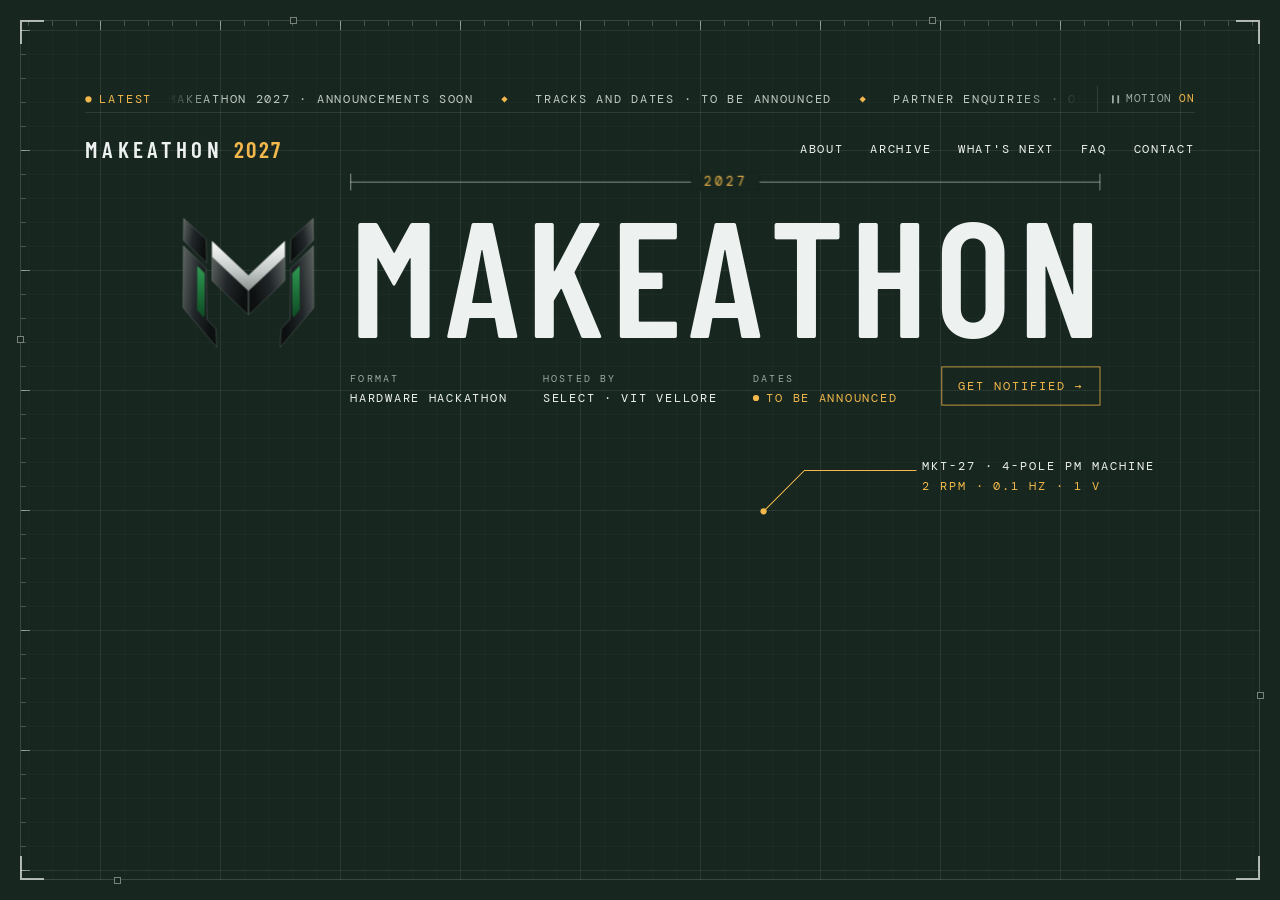
==== commit 383fbf6a: "Make Makeathon the headline, restore the opening choice, add the O·Machine plain version - Hero set " ====
--- a/index.html
+++ b/index.html
@@ -5,7 +5,7 @@
 <meta name="viewport" content="width=device-width, initial-scale=1, viewport-fit=cover">
 <title>Makeathon 2027</title>
 <meta name="description" content="Makeathon 2027 — the flagship hardware hackathon of the School of Electrical Engineering (SELECT) at VIT Vellore. Real hardware. Real code. Judged on what works.">
-<meta name="theme-color" content="#08110d">
+<meta name="theme-color" content="#17261f">
 <meta property="og:title" content="Makeathon 2027 · Doom requires your presence">
 <meta property="og:description" content="The flagship hardware hackathon of SELECT, VIT Vellore. Electrical and computer science, one machine.">
 <link rel="icon" type="image/svg+xml" href="./favicon.svg">
@@ -13,17 +13,18 @@
 <link rel="apple-touch-icon" href="./favicon.png">
 <link rel="preconnect" href="https://fonts.googleapis.com">
 <link rel="preconnect" href="https://fonts.gstatic.com" crossorigin>
-<link rel="stylesheet" href="https://fonts.googleapis.com/css2?family=Cinzel:wght@500;600;700;900&family=Barlow:wght@400;500;600&family=Barlow+Condensed:wght@400;500;600&family=DM+Mono:wght@400;500&family=Pinyon+Script&display=swap">
+<link rel="stylesheet" href="https://fonts.googleapis.com/css2?family=Barlow+Condensed:wght@400;500;600&family=DM+Mono:wght@400;500&display=swap">
 <link rel="stylesheet" href="./css/site.css">
 <script>
-  // decide the mode before first paint: plain (no WebGL / asked for), calm (reduced motion)
+  // decide the mode before first paint: plain (no WebGL, or asked for); motion is on unless the visitor turned it off
   (function () {
     var d = document.documentElement, q = location.search, plain = /[?&]plain\b/.test(q);
-    try { if (!plain && localStorage.getItem('mk.plain') === '1') plain = true; } catch (e) {}
     if (!plain) { try { if (!document.createElement('canvas').getContext('webgl2')) plain = true; } catch (e) { plain = true; } }
+    // the plain version is the original O·Machine site
+    if (plain && !/[?&]shot=/.test(q)) { location.replace('./plain/'); return; }
     d.classList.add(plain ? 'is-plain' : 'is-cine');
-    var calm = matchMedia('(prefers-reduced-motion: reduce)').matches;
-    try { var m = localStorage.getItem('mk.motion'); if (m === 'off') calm = true; if (m === 'on') calm = false; } catch (e) {}
+    var calm = false;
+    try { calm = localStorage.getItem('mk.motion') === 'off'; } catch (e) {}
     if (calm) d.classList.add('is-calm');
     if (/[?&]shot=/.test(q)) d.classList.add('is-shot');
   })();
@@ -84,12 +85,12 @@
     <p class="cold-line" id="cold1"></p>
     <p class="cold-line cold-line--2" id="cold2"></p>
     <div class="cold-choice" id="coldChoice">
-      <button type="button" class="cold-btn" id="enterSound"><span class="cold-ico cold-ico--on" aria-hidden="true"></span>Enter with music</button>
-      <button type="button" class="cold-btn cold-btn--ghost" id="enterSilent"><span class="cold-ico" aria-hidden="true"></span>Enter in silence</button>
+      <button type="button" class="btn" id="enterSound">Enter with music <span class="arr" aria-hidden="true">→</span></button>
+      <button type="button" class="btn btn--ghost" id="enterSilent">Enter without music</button>
+      <a class="ul cold-plain" href="./plain/">Enter the plain version</a>
     </div>
     <p class="cold-load" id="coldLoad"></p>
   </div>
-  <button type="button" class="cold-skip" id="coldSkip">Skip intro</button>
 </div>
 
 <header class="hud" id="hud">
@@ -98,9 +99,8 @@
     <span class="brand-t">MAKEATHON<b>2027</b></span>
   </a>
   <div class="hud-ctl">
-    <button type="button" class="tgl" id="btnSound" aria-pressed="false"><i class="tgl-ico tgl-ico--snd" aria-hidden="true"></i><span class="tgl-l">Music</span> <b>Off</b></button>
+    <button type="button" class="tgl" id="btnSound" aria-pressed="true"><i class="tgl-ico tgl-ico--snd" aria-hidden="true"></i><span class="tgl-l">Music</span> <b>On</b></button>
     <button type="button" class="tgl" id="btnMotion" aria-pressed="true"><i class="tgl-ico tgl-ico--mot" aria-hidden="true"></i><span class="tgl-l">Motion</span> <b>On</b></button>
-    <a class="tgl" href="?plain" id="btnPlain">Plain version</a>
   </div>
 </header>
 
@@ -130,16 +130,22 @@
 
   <section class="act" id="summons" data-act="1" data-name="The Summons" data-len="2.6">
     <div class="stage">
-      <div class="blk blk--hero" data-in="0.44" data-out="1.0">
-        <p class="kicker">SELECT · VIT Vellore presents</p>
-        <h1 class="wordmark"><svg class="wordmark-m" aria-hidden="true"><use href="#m-logo"/></svg><span class="ln"><span>Makeathon</span></span><em>2027</em></h1>
-        <p class="lede">Real hardware. Real code. Judged on what works.</p>
-        <dl class="facts">
-          <div><dt>Format</dt><dd>Hardware hackathon</dd></div>
-          <div><dt>Hosted by</dt><dd>SELECT, VIT Vellore</dd></div>
-          <div><dt>Dates</dt><dd>To be announced</dd></div>
-        </dl>
-        <div class="row"><a class="btn" href="#oath" data-go="oath">Answer the summons <span class="arr" aria-hidden="true">→</span></a></div>
+      <div class="blk blk--hero" data-in="-0.05" data-out="0.9">
+        <div class="hero">
+          <svg class="hero-m" aria-hidden="true"><use href="#m-logo"/></svg>
+          <div class="hero-col">
+            <p class="hero-dim" aria-hidden="true"><span>2027</span></p>
+            <h1 class="wordmark"><span class="ln"><span>Makeathon</span></span><span class="sr-only"> 2027</span></h1>
+            <div class="hero-meta">
+              <dl class="facts">
+                <div><dt>Format</dt><dd>Hardware hackathon</dd></div>
+                <div><dt>Hosted by</dt><dd>SELECT · VIT Vellore</dd></div>
+                <div><dt>Dates</dt><dd class="tba"><i aria-hidden="true"></i>To be announced</dd></div>
+              </dl>
+              <a class="btn btn--ghost" href="#oath" data-go="oath">Answer the summons <span class="arr" aria-hidden="true">→</span></a>
+            </div>
+          </div>
+        </div>
       </div>
     </div>
     <p class="say">“Makeathon. Real hardware. Real code. Doom requires your presence.”</p>
@@ -218,12 +224,12 @@
       </div>
       <div class="reel" id="reel" data-in="0.27" data-out="1.0">
         <div class="reel-frame" id="reelFrame">
-          <img src="./assets/a215f016ee0ca8ff86fce52a85060814.jpg" alt="The opening session on stage at Makeathon 2026" width="1003" height="660" decoding="async">
-          <img src="./assets/e353632797b6ad056b0f80c28a9ced17.jpg" alt="Teams working in the hall at Makeathon 2026" width="1002" height="678" decoding="async">
-          <img src="./assets/470679fce9e9e52c9468a0e41492b71a.jpg" alt="Participants gathered around a hardware build at Makeathon 2026" width="1001" height="665" decoding="async">
-          <img src="./assets/5118bed34c5cc9feac0a429ca3e45910.jpg" alt="A team presenting its prototype for review at Makeathon 2026" width="1006" height="672" decoding="async">
-          <img src="./assets/3c21e747e96b3baffdfce8bc286948d1.jpg" alt="A team demonstrating robot car prototypes at Makeathon 2026" width="990" height="667" decoding="async">
-          <img src="./assets/9be6e49e0345d2f2065191cff021ccd4.jpg" alt="The Makeathon 2026 winners on stage" width="1002" height="671" decoding="async">
+          <img src="./assets/a215f016ee0ca8ff86fce52a85060814.webp" alt="The opening session on stage at Makeathon 2026" width="1003" height="660" decoding="async">
+          <img src="./assets/e353632797b6ad056b0f80c28a9ced17.webp" alt="Teams working in the hall at Makeathon 2026" width="1002" height="678" decoding="async">
+          <img src="./assets/470679fce9e9e52c9468a0e41492b71a.webp" alt="Participants gathered around a hardware build at Makeathon 2026" width="1001" height="665" decoding="async">
+          <img src="./assets/5118bed34c5cc9feac0a429ca3e45910.webp" alt="A team presenting its prototype for review at Makeathon 2026" width="1006" height="672" decoding="async">
+          <img src="./assets/3c21e747e96b3baffdfce8bc286948d1.webp" alt="A team demonstrating robot car prototypes at Makeathon 2026" width="990" height="667" decoding="async">
+          <img src="./assets/9be6e49e0345d2f2065191cff021ccd4.webp" alt="The Makeathon 2026 winners on stage" width="1002" height="671" decoding="async">
           <i class="reel-scan" id="reelScan"></i>
           <i class="reel-c reel-c1"></i><i class="reel-c reel-c2"></i>
         </div>
@@ -306,7 +312,7 @@
           <div class="faq-i"><h3><button type="button" aria-expanded="false" aria-controls="fa3" id="fq3"><span class="faq-n">03</span>Who can take part?<i aria-hidden="true"></i></button></h3><div class="faq-a" id="fa3" role="region" aria-labelledby="fq3" hidden><p>Eligibility for 2027 will be published with registrations. The 2026 edition brought together students, researchers and professionals from more than 20 colleges.</p></div></div>
           <div class="faq-i"><h3><button type="button" aria-expanded="false" aria-controls="fa4" id="fq4"><span class="faq-n">04</span>Is it only for electrical engineering students?<i aria-hidden="true"></i></button></h3><div class="faq-a" id="fa4" role="region" aria-labelledby="fq4" hidden><p>No. Hardware is at the core, but computer science domains are part of the hack too, and teams that combine electrical, electronics and software skills are welcome.</p></div></div>
           <div class="faq-i"><h3><button type="button" aria-expanded="false" aria-controls="fa5" id="fq5"><span class="faq-n">05</span>What will the tracks be?<i aria-hidden="true"></i></button></h3><div class="faq-a" id="fa5" role="region" aria-labelledby="fq5" hidden><p>Tracks and problem statements are being finalised with industry partners. In 2026 they spanned defence, mobility, disaster resilience, agriculture and open innovation.</p></div></div>
-          <div class="faq-i"><h3><button type="button" aria-expanded="false" aria-controls="fa6" id="fq6"><span class="faq-n">06</span>How can my organisation partner with Makeathon?<i aria-hidden="true"></i></button></h3><div class="faq-a" id="fa6" role="region" aria-labelledby="fq6" hidden><p>Write to us using the contact details below. We will share the partnership deck and the ways to get involved, from contributing problem statements to judging and prizes.</p></div></div>
+          <div class="faq-i"><h3><button type="button" aria-expanded="false" aria-controls="fa6" id="fq6"><span class="faq-n">06</span>How can my organisation partner with Makeathon?<i aria-hidden="true"></i></button></h3><div class="faq-a" id="fa6" role="region" aria-labelledby="fq6" hidden><p>Write to us using the contact details alongside. We will share the partnership deck and the ways to get involved, from contributing problem statements to judging and prizes.</p></div></div>
         </div>
       </div>
       <div class="contact" id="contact">
--- a/css/site.css
+++ b/css/site.css
@@ -1,187 +1,179 @@
 /* Makeathon 2027 — Doom requires your presence.
-   The instrument frame of the original O·Machine, with Doom inside it.
-   Barlow Condensed for structure, DM Mono for instruments, Cinzel only when Doom speaks.
-   Amber is the instrument, green is the sorcery. Everything that moves is scrubbed by scroll. */
+   One studio with O·Machine: the same bottle green, sage and gold, the same two families
+   (Barlow Condensed for everything that is read, DM Mono for instruments) and the same scale:
+   every size is set on a 1440 × 900 artboard and follows the window by --k. */
 
 :root {
-  --bg: #08110d;
+  --bg: #17261f;
+  --panel: #1b2c24;
   --ink: #edf1ef;
   --ink-2: #c1cbc6;
-  --ink-3: #8e9e96;
-  --line: rgba(237, 241, 239, 0.14);
-  --line-2: rgba(237, 241, 239, 0.3);
+  --ink-3: #9baca4;
+  --line: rgba(237, 241, 239, 0.15);
+  --line-2: rgba(237, 241, 239, 0.32);
+  --gold: #f2b84b;
   --amber: #f2b84b;
-  --amber-glow: rgba(242, 184, 75, 0.55);
-  --doom: #46eb93;
-  --doom-glow: rgba(70, 235, 147, 0.45);
-  --err: #ff9a86;
+  --doom: #5fd38c;
+  --err: #f29a88;
   --vh: 1vh;
   --inset: 20px;
-  --gut: clamp(20px, 6vw, 104px);
-  --f-head: 'Barlow Condensed', 'Barlow', system-ui, sans-serif;
-  --f-body: 'Barlow', system-ui, -apple-system, 'Segoe UI', sans-serif;
+  --k: min(calc(100vw / 1440), calc(100vh / 900));
+  --gut: calc(96 * var(--k));
+  --f-head: 'Barlow Condensed', system-ui, sans-serif;
+  --f-body: 'Barlow Condensed', system-ui, sans-serif;
+  --f-voice: 'Barlow Condensed', system-ui, sans-serif;
   --f-mono: 'DM Mono', ui-monospace, SFMono-Regular, Menlo, monospace;
-  --f-voice: 'Cinzel', 'Trajan Pro', Georgia, serif;
-  --f-script: 'Pinyon Script', 'Snell Roundhand', cursive;
   --ease: cubic-bezier(.16, .84, .14, 1);
   color-scheme: dark;
 }
 
 *, *::before, *::after { box-sizing: border-box; }
 html { background: var(--bg); -webkit-text-size-adjust: 100%; }
-body { margin: 0; background: var(--bg); color: var(--ink); font: 400 18px/1.55 var(--f-body); -webkit-font-smoothing: antialiased; -moz-osx-font-smoothing: grayscale; overflow-x: hidden; }
-::selection { background: var(--amber); color: #17261f; }
+body { margin: 0; background: var(--bg); color: var(--ink); font: 400 max(17px, calc(24 * var(--k)))/1.42 var(--f-body); -webkit-font-smoothing: antialiased; -moz-osx-font-smoothing: grayscale; text-rendering: optimizeLegibility; overflow-x: hidden; }
+::selection { background: var(--gold); color: var(--bg); }
 a { color: inherit; }
 button { font: inherit; color: inherit; }
 h1, h2, h3, p, dl, dd, ul, ol { margin: 0; }
 ul, ol { padding: 0; list-style: none; }
 img { max-width: 100%; display: block; }
 :focus { outline: none; }
-:focus-visible { outline: 2px solid var(--amber); outline-offset: 4px; }
+:focus-visible { outline: 2px solid var(--gold); outline-offset: 4px; }
 .sr-only { position: absolute !important; width: 1px !important; height: 1px !important; padding: 0 !important; margin: -1px !important; overflow: hidden !important; clip: rect(0 0 0 0) !important; white-space: nowrap !important; border: 0 !important; }
 .say { position: absolute; width: 1px; height: 1px; overflow: hidden; clip: rect(0 0 0 0); white-space: nowrap; }
-.skip { position: fixed; left: 24px; top: -80px; z-index: 300; padding: 12px 16px; background: var(--amber); color: #17261f; font: 500 13px var(--f-mono); letter-spacing: .16em; text-transform: uppercase; text-decoration: none; transition: top .3s var(--ease); }
+.skip { position: fixed; left: 24px; top: -80px; z-index: 300; padding: 12px 16px; background: var(--gold); color: var(--bg); font: 500 13px var(--f-mono); letter-spacing: .16em; text-transform: uppercase; text-decoration: none; transition: top .3s var(--ease); }
 .skip:focus { top: 24px; }
 html.cur-on, html.cur-on * { cursor: none !important; }
 
 /* ------------------------------------------------------------------ layers */
-#world { position: fixed; inset: 0; width: 100vw; height: 100vh; z-index: 0; display: block; }
-.veil { position: fixed; inset: 0; z-index: 55; background: var(--bg); opacity: 0; pointer-events: none; transition: opacity .55s ease; }
+/* the world is drawn only inside the frame; the margin around it is plain bottle green */
+#world { position: fixed; inset: 0; width: 100vw; height: 100vh; z-index: 0; display: block; clip-path: inset(var(--inset)); }
+.veil { position: fixed; inset: 0; z-index: 55; background: var(--bg); opacity: 0; pointer-events: none; transition: opacity .5s cubic-bezier(.4, 0, .2, 1); }
 .veil.on { opacity: 1; }
 .glasslayer { position: fixed; inset: 0; z-index: 46; pointer-events: none; perspective: 900px; }
-.glasslayer .shard { position: absolute; inset: 0; will-change: transform, opacity; background: linear-gradient(120deg, rgba(255,255,255,.1), rgba(255,255,255,0) 40%); border: 1px solid rgba(230,255,240,.25); }
+.glasslayer .shard { position: absolute; inset: 0; will-change: transform, opacity; background: linear-gradient(120deg, rgba(255,255,255,.08), rgba(255,255,255,0) 40%); border: 1px solid rgba(237,241,239,.22); }
 
 /* a soft darkness behind the top bar, so content passing under it stays clear */
-body::before { content: ''; position: fixed; left: 0; right: 0; top: 0; height: 120px; z-index: 19; pointer-events: none; background: linear-gradient(180deg, rgba(8,17,13,.92), rgba(8,17,13,0)); }
+body::before { content: ''; position: fixed; left: var(--inset); right: var(--inset); top: var(--inset); height: 110px; z-index: 19; pointer-events: none; background: linear-gradient(180deg, rgba(23,38,31,.94), rgba(23,38,31,0)); }
 html:not(.is-cine) body::before { display: none; }
 
 /* the instrument frame */
-.frame { position: fixed; inset: var(--inset); z-index: 20; pointer-events: none; border: 1px solid rgba(237,241,239,.13); opacity: 0; transition: opacity 1.2s ease; }
+.frame { position: fixed; inset: var(--inset); z-index: 20; pointer-events: none; border: 1px solid rgba(237,241,239,.16); opacity: 0; transition: opacity 1s ease; }
 .frame.on { opacity: 1; }
-.frame .c { position: absolute; width: 20px; height: 20px; border-color: rgba(237,241,239,.7); border-style: solid; border-width: 0; }
+.frame .c { position: absolute; width: 22px; height: 22px; border-color: rgba(237,241,239,.7); border-style: solid; border-width: 0; }
 .frame .c1 { left: -1px; top: -1px; border-left-width: 2px; border-top-width: 2px; }
 .frame .c2 { right: -1px; top: -1px; border-right-width: 2px; border-top-width: 2px; }
 .frame .c3 { left: -1px; bottom: -1px; border-left-width: 2px; border-bottom-width: 2px; }
 .frame .c4 { right: -1px; bottom: -1px; border-right-width: 2px; border-bottom-width: 2px; }
 .trace { position: absolute; left: -1px; top: -1px; overflow: visible; }
-.trace-fg { fill: none; stroke: var(--amber); stroke-width: 1.5; stroke-dasharray: 0 1; filter: drop-shadow(0 0 4px var(--amber-glow)); }
-.nodes i { position: absolute; width: 7px; height: 7px; margin: -3.5px 0 0 -3.5px; border: 1px solid rgba(237,241,239,.45); background: var(--bg); transition: background-color .5s ease, border-color .5s ease, box-shadow .5s ease; }
-.nodes i.lit { background: var(--amber); border-color: var(--amber); box-shadow: 0 0 10px var(--amber-glow); }
-
-/* cursor */
+.trace-fg { fill: none; stroke: var(--gold); stroke-width: 1.5; stroke-dasharray: 0 1; }
+.nodes i { position: absolute; width: 7px; height: 7px; margin: -3.5px 0 0 -3.5px; border: 1px solid rgba(237,241,239,.45); background: var(--bg); transition: background-color .5s ease, border-color .5s ease; }
+.nodes i.lit { background: var(--gold); border-color: var(--gold); }
+
+/* cursor: a ring and a dot, nothing more */
 .cur { position: fixed; left: 0; top: 0; z-index: 400; pointer-events: none; display: none; }
 .cur.live { display: block; }
 .cur-ring, .cur-dot { position: absolute; left: 0; top: 0; will-change: transform; }
-.cur-ring { width: 38px; height: 38px; margin: -19px 0 0 -19px; border: 1px solid rgba(237,241,239,.65); border-radius: 50%; transition: width .25s var(--ease), height .25s var(--ease), margin .25s var(--ease), border-color .25s ease, background-color .25s ease; }
-.cur-dot { width: 5px; height: 5px; margin: -2.5px 0 0 -2.5px; border-radius: 50%; background: var(--amber); }
-.cur.link .cur-ring { width: 58px; height: 58px; margin: -29px 0 0 -29px; border-color: var(--amber); }
-.cur.doom .cur-ring { width: 64px; height: 64px; margin: -32px 0 0 -32px; border-color: var(--doom); background: rgba(70,235,147,.06); }
-.cur.text .cur-ring { width: 14px; height: 14px; margin: -7px 0 0 -7px; }
+.cur-ring > i { position: absolute; left: -20px; top: -20px; width: 40px; height: 40px; border: 1px solid rgba(237,241,239,.7); border-radius: 50%; transition: transform .18s cubic-bezier(.16,1,.3,1), border-color .2s ease; }
+.cur-dot > i { position: absolute; left: -3px; top: -3px; width: 6px; height: 6px; border-radius: 50%; background: var(--gold); transition: transform .15s ease; }
+.cur.link .cur-ring > i { transform: scale(1.55); border-color: var(--gold); }
+.cur.link .cur-dot > i { transform: scale(0); }
+.cur.down .cur-ring > i { transform: scale(.8); }
 
 /* ------------------------------------------------------------------ act 0: the cold read */
-.cold { position: fixed; inset: 0; z-index: 60; background: #000; display: grid; place-items: center; padding: 24px var(--gut); transition: opacity 1.4s ease, visibility 0s linear 1.4s; }
+.cold { position: fixed; inset: 0; z-index: 60; background: var(--bg); display: grid; place-items: center; padding: 24px var(--gut); transition: opacity .9s ease, visibility 0s linear .9s; }
 .is-plain .cold, .is-shot .cold { display: none; }
 .cold.gone { opacity: 0; visibility: hidden; pointer-events: none; }
-.cold.ignite { background: radial-gradient(110% 70% at 50% 100%, rgba(255,120,30,.38), #000 62%); transition: background .4s ease, opacity 1.6s ease .3s, visibility 0s linear 1.9s; }
-.cold-inner { max-width: 980px; text-align: center; }
-.cold-line { font: 600 clamp(22px, 3.2vw, 44px)/1.28 var(--f-voice); letter-spacing: .03em; color: #f1f4f2; min-height: 1.28em; }
-.cold-line--2 { margin-top: .9em; font-size: clamp(16px, 1.9vw, 24px); font-weight: 500; color: var(--ink-3); }
-.cold-line .caret { display: inline-block; width: .07em; height: .95em; margin-left: .08em; vertical-align: -0.1em; background: var(--doom); box-shadow: 0 0 12px var(--doom); animation: blink 1s steps(1) infinite; }
+.cold.ignite { background: radial-gradient(110% 70% at 50% 100%, rgba(242,140,50,.32), var(--bg) 62%); transition: background .3s ease, opacity 1s ease .15s, visibility 0s linear 1.15s; }
+.cold-inner { max-width: calc(1100 * var(--k)); text-align: center; }
+.cold-line { font: 500 max(26px, calc(48 * var(--k)))/1.15 var(--f-head); letter-spacing: .02em; color: var(--ink); min-height: 1.15em; }
+.cold-line--2 { margin-top: .6em; font-size: max(17px, calc(26 * var(--k))); font-weight: 400; color: var(--ink-3); }
+.cold-line .caret { display: inline-block; width: .06em; height: .9em; margin-left: .06em; vertical-align: -0.08em; background: var(--gold); animation: blink 1s steps(1) infinite; }
 @keyframes blink { 50% { opacity: 0; } }
-.cold-choice { display: flex; gap: 12px; justify-content: center; flex-wrap: wrap; margin-top: 56px; opacity: 0; transform: translateY(10px); transition: opacity .9s ease, transform .9s var(--ease); pointer-events: none; }
+.cold-load { margin-top: 28px; min-height: 1.4em; font: 500 max(11px, calc(13 * var(--k))) var(--f-mono); letter-spacing: .2em; text-transform: uppercase; color: var(--ink-3); }
+.cold-choice { display: flex; flex-wrap: wrap; justify-content: center; align-items: center; gap: 16px 22px; margin-top: 40px; opacity: 0; transform: translateY(10px); pointer-events: none; transition: opacity .6s ease, transform .7s var(--ease); }
 .cold-choice.on { opacity: 1; transform: none; pointer-events: auto; }
-.cold-btn { display: inline-flex; align-items: center; gap: 12px; height: 48px; padding: 0 22px; cursor: pointer; border: 1px solid rgba(242,184,75,.7); background: rgba(242,184,75,.06); color: var(--ink); font: 500 13px var(--f-mono); letter-spacing: .18em; text-transform: uppercase; transition: background .3s ease, border-color .3s ease; }
-.cold-btn:hover { background: rgba(242,184,75,.16); }
-.cold-btn--ghost { border-color: var(--line-2); background: transparent; color: var(--ink-2); }
-.cold-btn--ghost:hover { border-color: var(--ink-2); background: rgba(255,255,255,.04); }
-.cold-ico { width: 14px; height: 12px; position: relative; display: inline-block; }
-.cold-ico::before, .cold-ico::after { content: ''; position: absolute; bottom: 0; width: 2px; height: 4px; background: currentColor; }
-.cold-ico::before { left: 3px; } .cold-ico::after { left: 9px; }
-.cold-ico--on::before { animation: eq .9s ease-in-out infinite; } .cold-ico--on::after { animation: eq .9s ease-in-out .3s infinite; }
-@keyframes eq { 0%, 100% { height: 3px; } 50% { height: 12px; } }
-.cold-load { margin-top: 26px; min-height: 1.4em; font: 500 11px var(--f-mono); letter-spacing: .22em; text-transform: uppercase; color: var(--ink-3); }
-.cold-skip { position: absolute; right: 24px; bottom: 22px; background: none; border: 0; cursor: pointer; padding: 8px; font: 500 11px var(--f-mono); letter-spacing: .2em; text-transform: uppercase; color: rgba(237,241,239,.4); }
-.cold-skip:hover { color: var(--ink); }
+.cold-plain { margin-left: 10px; color: var(--ink-2); }
 
 /* ------------------------------------------------------------------ hud */
-.hud { position: fixed; left: calc(var(--inset) + 18px); right: calc(var(--inset) + 18px); top: calc(var(--inset) + 14px); z-index: 30; display: flex; align-items: center; justify-content: space-between; gap: 16px; pointer-events: none; opacity: 0; transition: opacity 1.2s ease; }
+.hud { position: fixed; left: calc(var(--inset) + 18px); right: calc(var(--inset) + 18px); top: calc(var(--inset) + 14px); z-index: 30; display: flex; align-items: center; justify-content: space-between; gap: 16px; pointer-events: none; opacity: 0; transition: opacity 1s ease; }
 .hud.on, html:not(.is-cine) .hud { opacity: 1; }
 .hud > * { pointer-events: auto; }
 .brand { display: inline-flex; align-items: center; gap: 11px; text-decoration: none; }
 .brand-m { width: 28px; height: 28px; transform: translateY(-2px); }
 .brand-t { font: 600 18px var(--f-head); letter-spacing: .24em; color: var(--ink); }
-.brand-t b { font-weight: 500; color: var(--amber); margin-left: .45em; }
+.brand-t b { font-weight: 500; color: var(--gold); margin-left: .45em; }
 .hud-ctl { display: flex; align-items: center; gap: 4px; }
-.tgl { display: inline-flex; align-items: center; gap: 8px; height: 32px; padding: 0 12px; cursor: pointer; background: transparent; border: 0; border-left: 1px solid var(--line); text-decoration: none; font: 500 11px var(--f-mono); letter-spacing: .16em; text-transform: uppercase; color: var(--ink-3); transition: color .3s ease; }
+.tgl { display: inline-flex; align-items: center; gap: 8px; height: 30px; padding: 0 14px; cursor: pointer; background: transparent; border: 0; border-left: 1px solid var(--line); text-decoration: none; font: 500 12px var(--f-mono); letter-spacing: .14em; text-transform: uppercase; color: var(--ink-3); transition: color .3s ease, translate .4s cubic-bezier(.16,1,.3,1); }
 .tgl:first-child { border-left: 0; }
 .tgl:hover { color: var(--ink); }
 .tgl b { font-weight: 500; color: var(--ink-2); }
-.tgl[aria-pressed="true"] b { color: var(--amber); }
+.tgl[aria-pressed="true"] b { color: var(--gold); }
 .tgl-ico { width: 9px; height: 9px; display: inline-block; position: relative; }
 .tgl-ico--snd { border-radius: 50%; border: 1.5px solid currentColor; }
-.tgl[aria-pressed="true"] .tgl-ico--snd { background: var(--amber); border-color: var(--amber); box-shadow: 0 0 8px var(--amber); }
+.tgl[aria-pressed="true"] .tgl-ico--snd { background: var(--gold); border-color: var(--gold); }
 .tgl-ico--mot::before, .tgl-ico--mot::after { content: ''; position: absolute; top: 0; bottom: 0; width: 3px; background: currentColor; }
 .tgl-ico--mot::before { left: 0; } .tgl-ico--mot::after { right: 0; }
 .tgl[aria-pressed="false"] .tgl-ico--mot { background: currentColor; clip-path: polygon(0 0, 100% 50%, 0 100%); }
 .tgl[aria-pressed="false"] .tgl-ico--mot::before, .tgl[aria-pressed="false"] .tgl-ico--mot::after { display: none; }
 html:not(.is-cine) #btnSound, html:not(.is-cine) #btnMotion { display: none; }
 
-.chap, .next { position: fixed; z-index: 30; bottom: calc(var(--inset) + 14px); display: flex; align-items: baseline; gap: 10px; font: 500 12px var(--f-mono); letter-spacing: .18em; text-transform: uppercase; pointer-events: none; opacity: 0; transition: opacity 1s ease; }
+.chap, .next { position: fixed; z-index: 30; bottom: calc(var(--inset) + 14px); display: flex; align-items: baseline; gap: 10px; font: 500 13px var(--f-mono); letter-spacing: .16em; text-transform: uppercase; pointer-events: none; opacity: 0; transition: opacity 1s ease; }
 .chap.on, .next.on { opacity: 1; }
 .chap { left: calc(var(--inset) + 18px); color: var(--ink-3); }
-.chap-n { color: var(--amber); font-size: 13px; }
+.chap-n { color: var(--gold); }
 .chap-t { color: var(--ink); margin-left: 6px; }
 .next { right: calc(var(--inset) + 18px); color: var(--ink-3); }
 .next-t { color: var(--ink-2); }
-.next-a { color: var(--amber); display: inline-block; animation: nudge 1.8s ease-in-out infinite; }
-@keyframes nudge { 50% { transform: translateY(4px); } }
+.next-a { color: var(--gold); display: inline-block; animation: nudge 1.8s ease-in-out infinite; }
+@keyframes nudge { 50% { transform: translateY(5px); } }
 html:not(.is-cine) .chap, html:not(.is-cine) .next, html:not(.is-cine) .frame { display: none; }
 
-/* ------------------------------------------------------------------ Doom speaks: lines written by your scrolling */
-.subs { position: fixed; z-index: 16; left: 50%; transform: translateX(-50%); bottom: calc(var(--inset) + 64px); width: min(980px, 76vw); display: flex; justify-content: center; text-align: center; pointer-events: none; transition: left .9s var(--ease), width .9s var(--ease); }
-.subs.right { left: 60%; width: min(540px, 42vw); }
-.subs.left { left: 33%; width: min(620px, 50vw); }
-.subs-line { font: 600 clamp(19px, 1.9vw, 30px)/1.34 var(--f-voice); letter-spacing: .035em; color: #f3f6f4; text-shadow: 0 0 2px #000, 0 2px 24px rgba(0,0,0,.95), 0 0 50px rgba(0,0,0,.8); }
-.subs-line .w { display: inline-block; opacity: .07; filter: blur(3px); transition: opacity .35s ease, filter .45s ease; }
-.subs-line .w.on { opacity: 1; filter: none; }
-.subs-line .w.g { color: var(--doom); }
-.subs-line .w.g.on { text-shadow: 0 0 18px var(--doom-glow), 0 2px 24px rgba(0,0,0,.95); }
+/* ------------------------------------------------------------------ Doom speaks: lines written by your scrolling, on a dark ground */
+.subs { position: fixed; z-index: 16; left: 50%; transform: translateX(-50%); bottom: calc(var(--inset) + 60px); width: min(calc(900 * var(--k)), 72vw); display: flex; justify-content: center; text-align: center; pointer-events: none; transition: left .9s var(--ease), width .9s var(--ease); }
+.subs::before { content: ''; position: absolute; inset: -60% -12%; z-index: -1; background: radial-gradient(closest-side, rgba(13,22,18,.86), rgba(13,22,18,.55) 55%, rgba(13,22,18,0)); opacity: 0; transition: opacity .5s ease; }
+.subs.has::before { opacity: 1; }
+.subs.right { left: 60%; width: min(calc(560 * var(--k)), 42vw); }
+.subs.left { left: 33%; width: min(calc(600 * var(--k)), 46vw); }
+.subs-line { font: 500 max(19px, calc(30 * var(--k)))/1.3 var(--f-voice); letter-spacing: .02em; color: var(--ink); text-shadow: 0 1px 14px rgba(13,22,18,.9); }
+.subs-line .w { display: inline-block; opacity: .08; transition: opacity .3s ease; }
+.subs-line .w.on { opacity: 1; }
+.subs-line .w.g { color: var(--gold); }
 html:not(.is-cine) .subs { display: none; }
 
-.enough { position: fixed; inset: 0; z-index: 48; display: grid; place-items: center; pointer-events: none; font: 900 clamp(64px, 15vw, 240px)/1 var(--f-voice); letter-spacing: .06em; color: #f4fff8; text-shadow: 0 0 40px var(--doom), 0 0 120px var(--doom-glow); opacity: 0; }
+.enough { position: fixed; inset: 0; z-index: 48; display: grid; place-items: center; pointer-events: none; font: 600 calc(220 * var(--k))/1 var(--f-head); letter-spacing: .04em; color: var(--ink); opacity: 0; }
 .enough.on { animation: enough 2.2s var(--ease) forwards; }
-@keyframes enough { 0% { opacity: 0; transform: scale(1.4); filter: blur(12px); } 10% { opacity: 1; transform: scale(1); filter: none; } 70% { opacity: 1; } 100% { opacity: 0; } }
+@keyframes enough { 0% { opacity: 0; transform: scale(1.3); } 10% { opacity: 1; transform: scale(1); } 70% { opacity: 1; } 100% { opacity: 0; } }
 
 /* ------------------------------------------------------------------ the envelope */
-.envelope { position: fixed; right: calc(var(--inset) + 22px); bottom: calc(var(--inset) + 54px); z-index: 26; width: 124px; height: 82px; padding: 0; border: 0; background: none; cursor: pointer; transform: rotate(-6deg); transition: transform .5s var(--ease); filter: drop-shadow(0 16px 22px rgba(0,0,0,.7)); }
+.envelope { position: fixed; right: calc(var(--inset) + 22px); bottom: calc(var(--inset) + 52px); z-index: 26; width: 118px; height: 78px; padding: 0; border: 0; background: none; cursor: pointer; transform: rotate(-6deg); transition: transform .5s var(--ease); filter: drop-shadow(0 14px 20px rgba(0,0,0,.55)); }
 .envelope[hidden] { display: none; }
 .envelope:hover { transform: rotate(-2deg) translateY(-5px); }
 .envelope.land { animation: envLand 1s var(--ease) both; }
 @keyframes envLand { 0% { transform: translate(-28vw, -26vh) scale(2) rotate(-24deg); opacity: 0; } 30% { opacity: 1; } 100% { transform: rotate(-6deg); } }
 .envelope.wiggle { animation: envWig .6s ease; }
 @keyframes envWig { 20% { transform: rotate(-13deg); } 40% { transform: rotate(1deg); } 60% { transform: rotate(-10deg); } 80% { transform: rotate(-4deg); } }
-.env-body { position: absolute; inset: 0; overflow: hidden; border-radius: 3px; background: linear-gradient(160deg, #efe3c2, #d8c79e 60%, #c4b085); box-shadow: inset 0 0 0 1px rgba(90,60,20,.25), inset 0 -10px 24px rgba(120,80,30,.25); }
+.env-body { position: absolute; inset: 0; overflow: hidden; border-radius: 2px; background: linear-gradient(160deg, #efe3c2, #d8c79e 60%, #c4b085); box-shadow: inset 0 0 0 1px rgba(90,60,20,.25), inset 0 -10px 24px rgba(120,80,30,.25); }
 .env-flap { position: absolute; left: 0; right: 0; top: 0; height: 62%; transform-origin: 50% 0; background: linear-gradient(180deg, #e8dab4, #cdbb8f); clip-path: polygon(0 0, 100% 0, 50% 100%); transition: transform .6s var(--ease); }
-.env-addr { position: absolute; left: 9px; right: 9px; bottom: 8px; font: 400 14px/1 var(--f-script); color: rgba(42,29,16,.75); }
-.env-seal { position: absolute; left: 50%; top: 52%; width: 36px; height: 36px; transform: translate(-50%, -50%); filter: drop-shadow(0 2px 3px rgba(0,0,0,.45)); }
-.env-tip { position: absolute; right: 0; bottom: calc(100% + 10px); white-space: nowrap; padding: 8px 12px; font: 600 12px var(--f-voice); letter-spacing: .12em; color: var(--ink); background: rgba(8,17,13,.9); border: 1px solid var(--line); opacity: 0; transform: translateY(6px); transition: opacity .3s ease, transform .3s var(--ease); pointer-events: none; }
+.env-addr { position: absolute; left: 8px; right: 8px; bottom: 7px; font: 500 8px/1 var(--f-mono); letter-spacing: .14em; text-transform: uppercase; color: rgba(42,29,16,.7); }
+.env-seal { position: absolute; left: 50%; top: 52%; width: 34px; height: 34px; transform: translate(-50%, -50%); filter: drop-shadow(0 2px 3px rgba(0,0,0,.45)); }
+.env-tip { position: absolute; right: 0; bottom: calc(100% + 10px); white-space: nowrap; padding: 8px 12px; font: 500 12px var(--f-mono); letter-spacing: .14em; text-transform: uppercase; color: var(--ink); background: rgba(23,38,31,.94); border: 1px solid var(--line); opacity: 0; transform: translateY(6px); transition: opacity .3s ease, transform .3s var(--ease); pointer-events: none; }
 .envelope:hover .env-tip, .envelope:focus-visible .env-tip, .envelope.tip .env-tip { opacity: 1; transform: none; }
 .envelope.opened .env-flap { transform: rotateX(180deg); }
 .envelope.opened .env-seal { opacity: 0; }
 html:not(.is-cine) .envelope { display: none; }
-.letter { position: fixed; inset: 0; z-index: 42; display: grid; place-items: center; padding: 20px; background: radial-gradient(60% 60% at 50% 50%, rgba(0,0,0,.35), rgba(0,0,0,.84)); opacity: 0; transition: opacity .5s ease; }
+.letter { position: fixed; inset: 0; z-index: 42; display: grid; place-items: center; padding: 20px; background: radial-gradient(60% 60% at 50% 50%, rgba(13,22,18,.4), rgba(13,22,18,.86)); opacity: 0; transition: opacity .5s ease; }
 .letter[hidden] { display: none; }
 .letter.on { opacity: 1; }
-.letter-paper { position: relative; width: min(500px, 92vw); padding: 44px 40px 36px; text-align: center; color: #2a1d10; background: radial-gradient(120% 90% at 30% 20%, #f4ead0, #e0cfa6 55%, #c9b283); border-radius: 2px; box-shadow: 0 40px 90px rgba(0,0,0,.75), inset 0 0 60px rgba(120,80,30,.3); transform: translateY(40px) rotate(-2deg) scale(.9); opacity: 0; }
+.letter-paper { position: relative; width: min(480px, 92vw); padding: 40px 38px 34px; text-align: center; color: #2a1d10; background: radial-gradient(120% 90% at 30% 20%, #f4ead0, #e0cfa6 55%, #c9b283); border-radius: 2px; box-shadow: 0 40px 90px rgba(0,0,0,.6), inset 0 0 60px rgba(120,80,30,.3); transform: translateY(40px) rotate(-2deg) scale(.9); opacity: 0; }
 .letter.on .letter-paper { animation: letterIn 1.1s var(--ease) .1s forwards; }
 @keyframes letterIn { to { transform: rotate(-1deg); opacity: 1; } }
 .letter-pre { font: 500 11px var(--f-mono); letter-spacing: .18em; text-transform: uppercase; color: rgba(42,29,16,.6); }
-.letter-script { margin-top: 22px; font: 400 clamp(40px, 7vw, 58px)/1 var(--f-script); }
-.letter-pick { margin-top: 10px; font: 900 clamp(38px, 7.4vw, 62px)/1 var(--f-voice); letter-spacing: .04em; color: #13311f; }
-.letter-pick .ch { display: inline-block; opacity: 0; transform: translateY(.2em); filter: blur(4px); animation: inkIn .5s var(--ease) forwards; }
-@keyframes inkIn { to { opacity: 1; transform: none; filter: none; } }
-.letter-sign { margin-top: 18px; font: 400 34px/1 var(--f-script); text-align: right; padding-right: 30px; }
-.letter-seal { position: absolute; left: 34px; bottom: 26px; width: 62px; height: 62px; transform: rotate(-12deg); }
+.letter-script { margin-top: 24px; font: 500 13px var(--f-mono); letter-spacing: .22em; text-transform: uppercase; color: rgba(42,29,16,.8); }
+.letter-pick { margin-top: 10px; font: 600 clamp(48px, 7vw, 76px)/.95 var(--f-head); letter-spacing: .03em; text-transform: uppercase; color: #13311f; }
+.letter-pick .ch { display: inline-block; opacity: 0; transform: translateY(.2em); animation: inkIn .5s var(--ease) forwards; }
+@keyframes inkIn { to { opacity: 1; transform: none; } }
+.letter-sign { margin-top: 18px; font: 500 14px var(--f-mono); letter-spacing: .16em; text-align: right; padding-right: 30px; }
+.letter-seal { position: absolute; left: 32px; bottom: 24px; width: 58px; height: 58px; transform: rotate(-12deg); }
 .letter-close { margin-top: 26px; height: 40px; padding: 0 18px; border: 1px solid rgba(42,29,16,.4); background: transparent; cursor: pointer; font: 500 11px var(--f-mono); letter-spacing: .2em; text-transform: uppercase; color: #2a1d10; }
 
 /* ------------------------------------------------------------------ acts and stages */
@@ -196,267 +188,240 @@
 /* scrubbed: opacity and transform are written every frame by the director */
 .blk, .duo, .year, .reel, .bye, .foot { position: absolute; opacity: 0; visibility: hidden; will-change: opacity, transform; }
 .blk a, .blk button, .blk input, .blk label, .flow, .foot a, .bye a, .reel { pointer-events: auto; }
-.blk { left: calc(var(--inset) + var(--gut)); top: 50%; width: min(660px, 40vw); }
+.blk { left: calc(var(--inset) + var(--gut)); top: 50%; width: calc(600 * var(--k)); }
 .blk--right { left: auto; right: calc(var(--inset) + var(--gut)); }
-.blk--hero { top: auto; bottom: calc(15 * var(--vh)); width: max-content; max-width: 56vw; }
-.blk--note { top: auto; bottom: calc(22 * var(--vh)); width: min(380px, 34vw); }
-.blk::before { content: ''; position: absolute; inset: -16% -20% -16% -26%; z-index: -1; pointer-events: none; background: radial-gradient(closest-side, rgba(8,17,13,.84), rgba(8,17,13,.5) 58%, rgba(8,17,13,0)); }
+.blk--hero { left: 0; right: 0; top: calc(50% - 322 * var(--k)); width: auto; display: flex; justify-content: center; }
+.blk--note { top: auto; bottom: calc(190 * var(--k)); width: calc(420 * var(--k)); }
+/* every block of text sits on its own darkness, never on a bright patch of the scene */
+.blk::before { content: ''; position: absolute; inset: -18% -22% -18% -30%; z-index: -1; pointer-events: none; background: radial-gradient(closest-side, rgba(13,22,18,.9), rgba(13,22,18,.62) 58%, rgba(13,22,18,0)); }
+.blk--hero::before { inset: -26% 14% -30%; background: radial-gradient(closest-side, rgba(13,22,18,.82), rgba(13,22,18,.5) 55%, rgba(13,22,18,0)); }
 
 /* line-mask reveals (the original's motion) */
-.ln { display: block; overflow: hidden; padding-bottom: .08em; margin-bottom: -.08em; }
+.ln { display: block; overflow: hidden; padding-bottom: .06em; margin-bottom: -.06em; }
 .ln > span { display: block; transform: translateY(110%); transition: transform 1.15s cubic-bezier(.16,.84,.14,1); }
 .rv .ln > span { transform: none; }
 .rv .ln:nth-child(2) > span { transition-delay: .08s; }
 .rv .ln:nth-child(3) > span { transition-delay: .16s; }
-.wordmark .ln { display: inline-block; flex: none; }
-.wordmark em { flex: none; }
-
-.kicker { display: block; font: 500 13px var(--f-mono); letter-spacing: .2em; text-transform: uppercase; color: var(--amber); }
-h2 { margin-top: 14px; font: 600 clamp(40px, 4.7vw, 80px)/.95 var(--f-head); letter-spacing: .015em; text-transform: uppercase; color: var(--ink); }
-h2 .g { color: var(--doom); }
-.blk p:not(.kicker) { margin-top: 20px; max-width: 32em; font-size: 19px; line-height: 1.5; color: var(--ink-2); }
-.wordmark { display: flex; align-items: center; gap: .22em; margin-top: 16px; font: 600 clamp(52px, 5.6vw, 112px)/.9 var(--f-head); letter-spacing: .03em; text-transform: uppercase; color: var(--ink); white-space: nowrap; }
-.wordmark-m { width: .8em; height: .78em; flex: none; transform: translateY(-.04em); }
-.wordmark em { font: 500 .22em/1 var(--f-mono); letter-spacing: .14em; color: var(--amber); align-self: flex-start; margin-top: .3em; font-style: normal; }
-.lede { font: 500 clamp(20px, 1.7vw, 26px)/1.35 var(--f-head) !important; letter-spacing: .04em; text-transform: uppercase; color: var(--ink) !important; }
-.facts { display: flex; flex-wrap: nowrap; margin-top: 26px; border-top: 1px solid var(--line-2); border-bottom: 1px solid var(--line-2); }
-.facts div { padding: 14px 22px 14px 0; margin-right: 22px; border-right: 1px solid var(--line); }
-.facts div:last-child { border-right: 0; margin-right: 0; }
-.facts dt { font: 500 11px var(--f-mono); letter-spacing: .2em; text-transform: uppercase; color: var(--ink-3); }
-.facts dd { margin-top: 6px; font: 500 15px var(--f-mono); letter-spacing: .12em; text-transform: uppercase; color: var(--ink); white-space: nowrap; }
-.row { display: flex; flex-wrap: wrap; align-items: center; gap: 14px 26px; margin-top: 28px; }
+
+.kicker { display: block; font: 500 max(11px, calc(14 * var(--k))) var(--f-mono); letter-spacing: .18em; text-transform: uppercase; color: var(--gold); }
+h2 { margin-top: calc(14 * var(--k)); font: 600 calc(84 * var(--k))/.96 var(--f-head); letter-spacing: .02em; text-transform: uppercase; color: var(--ink); }
+h2 .g { color: var(--gold); }
+.blk p:not(.kicker) { margin-top: calc(22 * var(--k)); max-width: 30em; font: 400 max(17px, calc(24 * var(--k)))/1.42 var(--f-body); color: var(--ink-2); }
+
+/* the hero, as O·Machine sets it: the M, a dimension line carrying the year, MAKEATHON at 184, then the facts.
+   Makeathon is the headline of the whole site; Doom stands below it */
+.hero { display: flex; align-items: flex-start; }
+.hero-m { flex: none; width: calc(154 * var(--k)); height: calc(150 * var(--k)); margin: calc(58 * var(--k)) calc(38 * var(--k)) 0 0; }
+.hero-col { display: flex; flex-direction: column; align-items: stretch; }
+.hero-dim { display: flex; align-items: center; gap: 14px; height: calc(40 * var(--k)); font: 500 max(12px, calc(15 * var(--k))) var(--f-mono); letter-spacing: .22em; color: var(--gold); }
+.hero-dim::before, .hero-dim::after { content: ''; flex: 1; height: calc(12 * var(--k)); background: linear-gradient(rgba(237,241,239,.4), rgba(237,241,239,.4)) center / 100% 1px no-repeat; }
+.hero-dim::before { border-left: 1px solid rgba(237,241,239,.4); }
+.hero-dim::after { border-right: 1px solid rgba(237,241,239,.4); }
+.wordmark { margin: 0 -.04em 0 0; font: 600 calc(184 * var(--k))/.9 var(--f-head); letter-spacing: .04em; text-transform: uppercase; color: var(--ink); white-space: nowrap; }
+.wordmark .ln { padding-bottom: 0; margin-bottom: 0; }
+.hero-meta { display: flex; justify-content: space-between; align-items: flex-end; gap: calc(40 * var(--k)); margin-top: calc(22 * var(--k)); }
+.facts { display: flex; gap: calc(40 * var(--k)); }
+.facts dt { font: 500 max(10px, calc(12 * var(--k))) var(--f-mono); letter-spacing: .16em; text-transform: uppercase; color: var(--ink-3); }
+.facts dd { margin-top: 6px; font: 500 max(11px, calc(13 * var(--k))) var(--f-mono); letter-spacing: .14em; text-transform: uppercase; color: var(--ink); white-space: nowrap; }
+.facts dd.tba { display: flex; align-items: center; gap: 8px; color: var(--gold); }
+.facts dd.tba i { width: 7px; height: 7px; border-radius: 50%; background: var(--gold); }
+.row { display: flex; flex-wrap: wrap; align-items: center; gap: 14px 26px; margin-top: calc(30 * var(--k)); }
 .row--sub { margin-top: 20px; }
-.btn { display: inline-flex; align-items: center; gap: 12px; height: 50px; padding: 0 24px; cursor: pointer; text-decoration: none; border: 0; background: var(--amber); color: #17261f; font: 500 13px var(--f-mono); letter-spacing: .18em; text-transform: uppercase; position: relative; overflow: hidden; transition: box-shadow .4s ease, transform .2s ease; }
-.btn::before { content: ''; position: absolute; top: 0; bottom: 0; left: -80%; width: 50%; background: linear-gradient(100deg, transparent, rgba(255,255,255,.55), transparent); transform: skewX(-20deg); transition: left .8s var(--ease); }
+.btn { display: inline-flex; align-items: center; gap: 12px; height: max(44px, calc(52 * var(--k))); padding: 0 calc(24 * var(--k)); cursor: pointer; text-decoration: none; border: 0; background: var(--gold); color: var(--bg); font: 500 max(11px, calc(13 * var(--k))) var(--f-mono); letter-spacing: .16em; text-transform: uppercase; position: relative; overflow: hidden; isolation: isolate; transition: box-shadow .4s ease, scale .18s ease, translate .4s cubic-bezier(.16,1,.3,1); }
+.btn::before { content: ''; position: absolute; top: 0; bottom: 0; left: -80%; width: 50%; background: linear-gradient(100deg, transparent, rgba(255,255,255,.55), transparent); transform: skewX(-20deg); transition: left .8s var(--ease); pointer-events: none; }
 .btn:hover::before { left: 140%; }
-.btn:hover { box-shadow: 0 14px 34px -14px var(--amber-glow); }
-.btn:active { transform: scale(.97); }
-.btn--ghost { background: transparent; color: var(--amber); box-shadow: inset 0 0 0 1px rgba(242,184,75,.8); }
-.btn--ghost:hover { background: rgba(242,184,75,.1); }
+.btn:hover { box-shadow: 0 14px 34px -14px rgba(242,184,75,.8); }
+.btn:active { scale: .97; }
+.btn--ghost { background: transparent; color: var(--gold); box-shadow: inset 0 0 0 1px rgba(242,184,75,.85); }
+.btn--ghost::before { left: 0; top: 0; right: 0; bottom: 0; width: auto; background: var(--gold); transform: scaleX(0); transform-origin: 100% 50%; transition: transform .55s var(--ease); z-index: -1; }
+.btn--ghost:hover { color: var(--bg); box-shadow: inset 0 0 0 1px var(--gold); }
+.btn--ghost:hover::before { left: 0; transform: scaleX(1); transform-origin: 0 50%; }
 .arr { display: inline-block; transition: transform .45s var(--ease); }
 .btn:hover .arr, .ul:hover .arr { transform: translateX(5px); }
-.ul { position: relative; text-decoration: none; font: 500 13px var(--f-mono); letter-spacing: .16em; text-transform: uppercase; color: var(--ink-2); }
-.ul::after { content: ''; position: absolute; left: 0; right: 0; bottom: -5px; height: 1px; background: currentColor; transform: scaleX(.3); transform-origin: 0 50%; transition: transform .45s var(--ease); }
-.ul:hover { color: var(--ink); } .ul:hover::after { transform: scaleX(1); }
-.note { font: 500 18px/1.5 var(--f-body) !important; }
+.ul { position: relative; text-decoration: none; font: 500 max(11px, calc(13 * var(--k))) var(--f-mono); letter-spacing: .16em; text-transform: uppercase; color: var(--ink); }
+.ul::after { content: ''; position: absolute; left: 0; right: 0; bottom: -5px; height: 1px; background: currentColor; transform: scaleX(0); transform-origin: 100% 50%; transition: transform .45s var(--ease); }
+.ul:hover { color: var(--gold); } .ul:hover::after { transform: scaleX(1); transform-origin: 0 50%; }
+.note { font: 400 max(17px, calc(22 * var(--k)))/1.45 var(--f-body) !important; }
 
 /* III: science and sorcery */
-.duo { inset: 0; display: flex; justify-content: space-between; align-items: flex-start; padding: calc(var(--inset) + 15 * var(--vh)) calc(var(--inset) + var(--gut)) 0; pointer-events: none; }
-.duo-side { max-width: 300px; }
+.duo { inset: 0; display: flex; justify-content: space-between; align-items: flex-start; padding: calc(var(--inset) + 130 * var(--k)) calc(var(--inset) + var(--gut)) 0; pointer-events: none; }
+.duo-side { max-width: calc(320 * var(--k)); }
 .duo-side--r { text-align: right; }
-.duo-k { font: 600 clamp(36px, 4vw, 66px)/1 var(--f-head); letter-spacing: .06em; text-transform: uppercase; }
-.duo-side--l .duo-k { color: var(--amber); text-shadow: 0 0 26px var(--amber-glow); }
-.duo-side--r .duo-k { font-family: var(--f-voice); font-weight: 700; color: var(--doom); text-shadow: 0 0 26px var(--doom-glow); }
-.duo-t { margin-top: 14px; font: 500 13px var(--f-mono); letter-spacing: .2em; text-transform: uppercase; color: var(--ink); }
-.duo-s { margin-top: 6px; font: 400 12px var(--f-mono); letter-spacing: .14em; text-transform: uppercase; color: var(--ink-3); }
+.duo-k { font: 600 calc(76 * var(--k))/1 var(--f-head); letter-spacing: .04em; text-transform: uppercase; }
+.duo-side--l .duo-k { color: var(--gold); }
+.duo-side--r .duo-k { color: var(--doom); }
+.duo-t { margin-top: 14px; font: 500 max(11px, calc(13 * var(--k))) var(--f-mono); letter-spacing: .16em; text-transform: uppercase; color: var(--ink); }
+.duo-s { margin-top: 6px; font: 400 max(10px, calc(12 * var(--k))) var(--f-mono); letter-spacing: .14em; text-transform: uppercase; color: var(--ink-3); }
 
 /* IV: the armoury */
-.plates { margin-top: 26px; border-top: 1px solid var(--line); }
-.plate { display: flex; align-items: baseline; gap: 18px; width: 100%; padding: 13px 0; text-align: left; border: 0; border-bottom: 1px solid var(--line); background: none; cursor: pointer; transition: padding .45s var(--ease), background .3s ease; }
-.plate-n { width: 26px; font: 500 12px var(--f-mono); letter-spacing: .1em; color: var(--ink-3); transition: color .3s ease; }
-.plate-name { font: 600 clamp(22px, 1.8vw, 30px)/1 var(--f-head); letter-spacing: .08em; text-transform: uppercase; color: var(--ink-2); transition: color .3s ease; }
+.plates { margin-top: calc(26 * var(--k)); border-top: 1px solid var(--line); }
+.plate { display: flex; align-items: baseline; gap: 18px; width: 100%; padding: calc(13 * var(--k)) 0; text-align: left; border: 0; border-bottom: 1px solid var(--line); background: none; cursor: pointer; transition: padding .45s var(--ease), background .3s ease; }
+.plate-n { width: 26px; font: 500 max(11px, calc(13 * var(--k))) var(--f-mono); letter-spacing: .1em; color: var(--ink-3); transition: color .3s ease; }
+.plate-name { font: 600 calc(32 * var(--k))/1 var(--f-head); letter-spacing: .06em; text-transform: uppercase; color: var(--ink-2); transition: color .3s ease; }
 .plate.is-front { padding-left: 12px; background: linear-gradient(90deg, rgba(242,184,75,.1), transparent 75%); }
-.plate.is-front .plate-n, .plate:hover .plate-n { color: var(--amber); }
+.plate.is-front .plate-n, .plate:hover .plate-n { color: var(--gold); }
 .plate.is-front .plate-name, .plate:hover .plate-name { color: var(--ink); }
-.plate.is-chosen .plate-name { color: var(--doom); }
-.plate.is-chosen .plate-n::after { content: ' ✓'; color: var(--doom); }
-.inspect { width: min(360px, 28vw); text-align: right; top: auto; bottom: calc(var(--inset) + 70px); }
-.inspect-k { font: 500 12px var(--f-mono) !important; letter-spacing: .2em; text-transform: uppercase; color: var(--amber) !important; margin-top: 0 !important; }
-.inspect-n { margin-top: 10px !important; font: 600 clamp(44px, 4.6vw, 80px)/.92 var(--f-head) !important; letter-spacing: .03em; text-transform: uppercase; color: var(--ink) !important; }
-.inspect-d { margin-left: auto; max-width: 18em !important; font-size: 18px !important; }
-.inspect .btn { margin-top: 26px; }
-.chosen { font: 600 15px var(--f-voice) !important; letter-spacing: .06em; color: var(--doom) !important; }
+.plate.is-chosen .plate-name { color: var(--gold); }
+.plate.is-chosen .plate-n::after { content: ' ✓'; color: var(--gold); }
+.inspect { width: calc(380 * var(--k)); text-align: right; top: auto; bottom: calc(var(--inset) + 70px); }
+.inspect-k { font: 500 max(11px, calc(13 * var(--k))) var(--f-mono) !important; letter-spacing: .16em; text-transform: uppercase; color: var(--gold) !important; margin-top: 0 !important; }
+.inspect-n { margin-top: 10px !important; font: 600 calc(76 * var(--k))/.92 var(--f-head) !important; letter-spacing: .02em; text-transform: uppercase; color: var(--ink) !important; }
+.inspect-d { margin-left: auto; max-width: 16em !important; }
+.inspect .btn { margin-top: calc(24 * var(--k)); }
+.chosen { font: 500 max(15px, calc(20 * var(--k))) var(--f-head) !important; letter-spacing: .04em; text-transform: uppercase; color: var(--gold) !important; }
 
 /* V: the archive */
-.blk--stats { width: min(700px, 50vw); }
-.stats { display: grid; grid-template-columns: repeat(3, minmax(0, 1fr)); margin-top: 34px; border-top: 1px solid var(--line-2); border-bottom: 1px solid var(--line-2); background: rgba(8,17,13,.55); }
-.stats div { padding: 22px 0 20px 26px; border-left: 1px solid var(--line); }
+.blk--stats { width: calc(760 * var(--k)); }
+.stats { display: grid; grid-template-columns: repeat(3, minmax(0, 1fr)); margin-top: calc(34 * var(--k)); border-top: 1px solid var(--line-2); border-bottom: 1px solid var(--line-2); background: rgba(23,38,31,.6); }
+.stats div { padding: calc(22 * var(--k)) 0 calc(20 * var(--k)) calc(26 * var(--k)); border-left: 1px solid var(--line); }
 .stats div:first-child, .stats div:nth-child(4) { border-left: 0; padding-left: 0; }
 .stats div:nth-child(n+4) { border-top: 1px solid var(--line); }
-.stats dd { font: 600 clamp(48px, 5.4vw, 92px)/1 var(--f-head); font-variant-numeric: tabular-nums; color: var(--ink); }
-.stats div:first-child dd { color: var(--amber); }
-.stats dt { margin-top: 8px; font: 500 12px var(--f-mono); letter-spacing: .18em; text-transform: uppercase; color: var(--ink-3); }
-.tracks { font: 500 13px/1.7 var(--f-mono) !important; letter-spacing: .14em; text-transform: uppercase; color: var(--ink-2) !important; }
-.tracks span { color: var(--amber); margin-right: 10px; }
-.reel { left: calc(var(--inset) + var(--gut)); right: calc(var(--inset) + var(--gut)); top: 50%; display: grid; grid-template-columns: minmax(0, 1.8fr) minmax(0, 1fr); gap: clamp(28px, 4vw, 72px); align-items: center; }
-.reel-frame { position: relative; aspect-ratio: 3 / 2; overflow: hidden; border: 1px solid rgba(237,241,239,.35); background: #12201a; box-shadow: 0 40px 100px -30px rgba(0,0,0,.9); }
-.reel-frame img { position: absolute; inset: 0; width: 100%; height: 100%; object-fit: cover; will-change: clip-path, transform; clip-path: inset(0 0 100% 0); }
-.reel-scan { position: absolute; left: 0; right: 0; top: 0; height: 2px; background: var(--amber); box-shadow: 0 0 18px 2px var(--amber-glow); opacity: 0; will-change: transform; z-index: 2; }
+.stats dd { font: 600 calc(84 * var(--k))/1 var(--f-head); font-variant-numeric: tabular-nums; color: var(--ink); }
+.stats div:first-child dd { color: var(--gold); }
+.stats dt { margin-top: 8px; font: 500 max(11px, calc(13 * var(--k))) var(--f-mono); letter-spacing: .16em; text-transform: uppercase; color: var(--ink-3); }
+.tracks { font: 500 max(11px, calc(13 * var(--k)))/1.7 var(--f-mono) !important; letter-spacing: .14em; text-transform: uppercase; color: var(--ink-2) !important; }
+.tracks span { color: var(--gold); margin-right: 10px; }
+.reel { left: calc(var(--inset) + var(--gut)); right: calc(var(--inset) + var(--gut)); top: 50%; display: grid; grid-template-columns: minmax(0, 1.8fr) minmax(0, 1fr); gap: calc(60 * var(--k)); align-items: center; }
+.reel-frame { position: relative; aspect-ratio: 3 / 2; overflow: hidden; border: 1px solid rgba(237,241,239,.35); background: var(--panel); }
+.reel-frame img { position: absolute; inset: 0; width: 100%; height: 100%; object-fit: cover; will-change: clip-path, transform; clip-path: inset(0 0 100% 0); filter: saturate(.9) contrast(1.04); }
+.reel-scan { position: absolute; left: 0; right: 0; top: 0; height: 2px; background: var(--gold); opacity: 0; will-change: transform; z-index: 2; }
 .reel-c { position: absolute; width: 16px; height: 16px; border: 0 solid var(--ink); z-index: 2; }
 .reel-c1 { left: 10px; top: 10px; border-left-width: 2px; border-top-width: 2px; }
 .reel-c2 { right: 10px; bottom: 10px; border-right-width: 2px; border-bottom-width: 2px; }
-.reel-n { font: 600 clamp(110px, 12vw, 190px)/.8 var(--f-head); letter-spacing: .02em; color: transparent; -webkit-text-stroke: 1.5px rgba(237,241,239,.8); }
-.reel-t { margin-top: 26px; font: 600 clamp(38px, 3.6vw, 60px)/1 var(--f-head); letter-spacing: .04em; text-transform: uppercase; }
-.reel-s { margin-top: 12px; font: 500 13px var(--f-mono); letter-spacing: .18em; text-transform: uppercase; color: var(--ink-2); }
-.reel-ticks { display: flex; gap: 8px; margin-top: 30px; }
-.reel-ticks i { width: 40px; height: 3px; background: rgba(237,241,239,.18); transition: background-color .4s ease; }
+.reel-n { font: 600 calc(168 * var(--k))/.82 var(--f-head); letter-spacing: .02em; color: transparent; -webkit-text-stroke: 1.5px rgba(237,241,239,.8); }
+.reel-t { margin-top: calc(26 * var(--k)); font: 600 calc(56 * var(--k))/1 var(--f-head); letter-spacing: .04em; text-transform: uppercase; }
+.reel-s { margin-top: 12px; font: 500 max(11px, calc(13 * var(--k))) var(--f-mono); letter-spacing: .16em; text-transform: uppercase; color: var(--ink-2); }
+.reel-ticks { display: flex; gap: 8px; margin-top: calc(34 * var(--k)); }
+.reel-ticks i { width: calc(44 * var(--k)); height: 3px; background: rgba(237,241,239,.18); transition: background-color .4s ease; }
 .reel-ticks i.past { background: rgba(237,241,239,.55); }
-.reel-ticks i.now { background: var(--amber); box-shadow: 0 0 10px var(--amber-glow); }
-.reel-foot { margin-top: 16px; font: 500 12px var(--f-mono); letter-spacing: .18em; text-transform: uppercase; color: var(--ink-3); }
+.reel-ticks i.now { background: var(--gold); }
+.reel-foot { margin-top: 18px; font: 500 max(11px, calc(13 * var(--k))) var(--f-mono); letter-spacing: .16em; text-transform: uppercase; color: var(--ink-3); }
 
 /* VI: 2027 */
-.year { left: 50%; top: 50%; font: 600 clamp(120px, 26vw, 460px)/1 var(--f-head); letter-spacing: .02em; color: transparent; -webkit-text-stroke: 1.5px rgba(237,241,239,.45); white-space: nowrap; pointer-events: none; font-variant-numeric: tabular-nums; }
-.year.arrived { -webkit-text-stroke-color: var(--doom); color: rgba(70,235,147,.06); text-shadow: 0 0 60px var(--doom-glow); }
-.blk--spec { width: min(480px, 36vw); }
+.year { left: 50%; top: 50%; font: 600 calc(360 * var(--k))/1 var(--f-head); letter-spacing: .02em; color: transparent; -webkit-text-stroke: 1.5px rgba(237,241,239,.45); white-space: nowrap; pointer-events: none; font-variant-numeric: tabular-nums; }
+.year.arrived { -webkit-text-stroke-color: var(--gold); color: rgba(242,184,75,.05); }
+.blk--spec { width: calc(500 * var(--k)); }
 .spec { margin-top: 18px; border-top: 1px solid var(--line-2); }
-.spec div { display: grid; grid-template-columns: 1fr auto; grid-template-rows: auto auto; padding: 11px 0; border-bottom: 1px solid var(--line); opacity: .15; transform: translateX(10px); transition: opacity .5s ease, transform .6s var(--ease); }
+.spec div { display: grid; grid-template-columns: 1fr auto; grid-template-rows: auto auto; padding: calc(10 * var(--k)) 0; border-bottom: 1px solid var(--line); opacity: .15; transform: translateX(10px); transition: opacity .5s ease, transform .6s var(--ease); }
 .spec div.on { opacity: 1; transform: none; }
-.spec dt { font: 500 11px var(--f-mono); letter-spacing: .2em; text-transform: uppercase; color: var(--ink-3); }
-.spec dd { grid-row: 2; margin-top: 3px; font: 600 20px var(--f-head); letter-spacing: .06em; text-transform: uppercase; color: var(--ink); }
-.spec span { grid-row: 1 / 3; grid-column: 2; align-self: center; display: inline-flex; align-items: center; gap: 8px; font: 500 11px var(--f-mono); letter-spacing: .2em; text-transform: uppercase; }
+.spec dt { font: 500 max(10px, calc(11 * var(--k))) var(--f-mono); letter-spacing: .2em; text-transform: uppercase; color: var(--ink-3); }
+.spec dd { grid-row: 2; margin-top: 3px; font: 500 calc(23 * var(--k)) var(--f-head); letter-spacing: .04em; text-transform: uppercase; color: var(--ink); }
+.spec span { grid-row: 1 / 3; grid-column: 2; align-self: center; display: inline-flex; align-items: center; gap: 8px; font: 500 max(10px, calc(11 * var(--k))) var(--f-mono); letter-spacing: .18em; text-transform: uppercase; }
 .spec span::before { content: ''; width: 8px; height: 8px; border-radius: 50%; }
 .spec .is-ok span { color: var(--ink-2); } .spec .is-ok span::before { background: var(--ink-2); }
 .spec .is-seal dd { color: var(--ink-3); }
-.spec .is-seal span { color: var(--doom); } .spec .is-seal span::before { border: 1.5px solid var(--doom); box-shadow: 0 0 8px var(--doom); animation: hum 1.8s ease-in-out infinite; }
-.spec .is-open span { color: var(--amber); } .spec .is-open span::before { background: var(--amber); box-shadow: 0 0 8px var(--amber); }
+.spec .is-seal span { color: var(--gold); } .spec .is-seal span::before { border: 1.5px solid var(--gold); animation: hum 1.8s ease-in-out infinite; }
+.spec .is-open span { color: var(--gold); } .spec .is-open span::before { background: var(--gold); }
 @keyframes hum { 50% { transform: scale(1.35); opacity: .6; } }
 
 /* VII: the oath */
-.blk--oath { width: min(520px, 40vw); }
-.field { margin-top: 28px; }
-.field label { display: block; font: 500 11px var(--f-mono); letter-spacing: .2em; text-transform: uppercase; color: var(--ink-3); }
+.blk--oath { width: calc(560 * var(--k)); }
+.field { margin-top: calc(28 * var(--k)); }
+.field label { display: block; font: 500 max(10px, calc(11 * var(--k))) var(--f-mono); letter-spacing: .2em; text-transform: uppercase; color: var(--ink-3); }
 .field-row { display: flex; gap: 10px; margin-top: 10px; }
-.field input { flex: 1; min-width: 0; height: 52px; padding: 0 16px; border: 1px solid var(--line-2); border-radius: 0; background: rgba(8,17,13,.7); font: 500 18px var(--f-body); color: var(--ink); transition: border-color .3s ease, box-shadow .3s ease; }
-.field input::placeholder { color: rgba(237,241,239,.35); }
-.field input:focus { border-color: var(--amber); box-shadow: 0 0 0 4px rgba(242,184,75,.14); }
+.field input { flex: 1; min-width: 0; height: max(46px, calc(54 * var(--k))); padding: 0 16px; border: 1px solid var(--line-2); border-radius: 0; background: rgba(23,38,31,.7); font: 500 max(17px, calc(22 * var(--k))) var(--f-body); letter-spacing: .02em; color: var(--ink); transition: border-color .3s ease, box-shadow .3s ease; }
+.field input::placeholder { color: rgba(237,241,239,.4); }
+.field input:focus { border-color: var(--gold); box-shadow: 0 0 0 4px rgba(242,184,75,.14); }
 .field input.is-err { border-color: var(--err); }
 .field.shake { animation: shake .45s cubic-bezier(.36,.07,.19,.97); }
-@keyframes shake { 10%, 90% { transform: translateX(-1px); } 20%, 80% { transform: translateX(3px); } 30%, 50%, 70% { transform: translateX(-7px); } 40%, 60% { transform: translateX(7px); } }
-.btn--seal { height: 52px; flex: none; }
+@keyframes shake { 10%, 90% { transform: translateX(-1px); } 20%, 80% { transform: translateX(3px); } 30%, 50%, 70% { transform: translateX(-6px); } 40%, 60% { transform: translateX(6px); } }
+.btn--seal { height: max(46px, calc(54 * var(--k))); flex: none; }
 .dots { display: none; gap: 5px; }
-.dots i { width: 6px; height: 6px; border-radius: 50%; background: #17261f; animation: dots .9s ease-in-out infinite; }
+.dots i { width: 6px; height: 6px; border-radius: 50%; background: var(--bg); animation: dots .9s ease-in-out infinite; }
 .dots i:nth-child(2) { animation-delay: .3s; } .dots i:nth-child(3) { animation-delay: .6s; }
 @keyframes dots { 0%, 100% { opacity: .25; transform: scale(.7); } 50% { opacity: 1; transform: none; } }
 .btn--seal.busy .btn-t { display: none; } .btn--seal.busy .dots { display: inline-flex; }
-.err { min-height: 1.6em; margin-top: 10px !important; font: 600 14px var(--f-voice) !important; letter-spacing: .05em; color: var(--err) !important; }
+.err { min-height: 1.6em; margin-top: 10px !important; font: 500 max(11px, calc(13 * var(--k))) var(--f-mono) !important; letter-spacing: .14em; text-transform: uppercase; color: var(--err) !important; }
 .oath-done[hidden] { display: none; }
-.summoned { margin-top: 14px !important; font: 900 clamp(40px, 4.4vw, 72px)/.98 var(--f-voice) !important; letter-spacing: .03em; text-transform: uppercase; color: #f4fff8 !important; text-shadow: 0 0 40px var(--doom-glow); }
-.summoned .ch { display: inline-block; opacity: 0; transform: translateY(.4em) scale(1.3); filter: blur(10px); animation: reform .7s var(--ease) forwards; }
-@keyframes reform { to { opacity: 1; transform: none; filter: none; } }
+.summoned { margin-top: 14px !important; font: 600 calc(84 * var(--k))/.96 var(--f-head) !important; letter-spacing: .02em; text-transform: uppercase; color: var(--ink) !important; }
+.summoned .ch { display: inline-block; opacity: 0; transform: translateY(.4em) scale(1.2); animation: reform .7s var(--ease) forwards; }
+@keyframes reform { to { opacity: 1; transform: none; } }
 
 /* VIII: the bench */
 .act--flow { height: auto; }
-.flow { position: relative; padding: calc(18 * var(--vh)) calc(var(--inset) + var(--gut)) calc(4 * var(--vh)); display: grid; grid-template-columns: minmax(0, 1.25fr) minmax(0, 1fr); gap: clamp(40px, 7vw, 120px); align-items: start; }
-.flow::before { content: ''; position: absolute; inset: 0; z-index: -1; pointer-events: none; background: linear-gradient(180deg, rgba(8,17,13,0), rgba(8,17,13,.9) 12%, rgba(8,17,13,.9) 88%, rgba(8,17,13,0)); }
-.flow h2 { font-size: clamp(36px, 3.8vw, 64px); }
-.faq-list { margin-top: 30px; border-top: 1px solid var(--line-2); }
+.flow { position: relative; padding: calc(18 * var(--vh)) calc(var(--inset) + var(--gut)) calc(4 * var(--vh)); display: grid; grid-template-columns: minmax(0, 1.25fr) minmax(0, 1fr); gap: calc(110 * var(--k)); align-items: start; }
+.flow::before { content: ''; position: absolute; inset: 0; z-index: -1; pointer-events: none; background: linear-gradient(180deg, rgba(23,38,31,0), rgba(23,38,31,.94) 12%, rgba(23,38,31,.94) 88%, rgba(23,38,31,0)); }
+.flow h2 { font-size: calc(76 * var(--k)); }
+.faq-list { margin-top: calc(30 * var(--k)); border-top: 1px solid var(--line-2); }
 .faq-i { border-bottom: 1px solid var(--line); }
 .faq-i h3 { margin: 0; }
-.faq-i button { position: relative; display: flex; align-items: baseline; gap: 18px; width: 100%; padding: 20px 40px 20px 0; border: 0; background: none; cursor: pointer; text-align: left; font: 500 clamp(19px, 1.6vw, 25px)/1.2 var(--f-head); letter-spacing: .03em; text-transform: uppercase; color: var(--ink); transition: color .3s ease; }
-.faq-i button:hover { color: var(--amber); }
-.faq-n { font: 500 12px var(--f-mono); letter-spacing: .1em; color: var(--amber); flex: none; }
-.faq-i button i { position: absolute; right: 4px; top: 50%; width: 14px; height: 14px; transform: translateY(-50%); }
-.faq-i button i::before, .faq-i button i::after { content: ''; position: absolute; left: 0; top: 6px; width: 14px; height: 2px; background: var(--amber); transition: transform .5s var(--ease); }
+.faq-i button { position: relative; display: flex; align-items: baseline; gap: 18px; width: 100%; padding: calc(20 * var(--k)) 40px calc(20 * var(--k)) 0; border: 0; background: none; cursor: pointer; text-align: left; font: 500 max(18px, calc(26 * var(--k)))/1.2 var(--f-head); letter-spacing: .03em; text-transform: uppercase; color: var(--ink); transition: color .3s ease; }
+.faq-i button:hover { color: var(--gold); }
+.faq-n { font: 500 max(11px, calc(13 * var(--k))) var(--f-mono); letter-spacing: .1em; color: var(--gold); flex: none; }
+.faq-i button i { position: absolute; right: 4px; top: 50%; width: 16px; height: 16px; transform: translateY(-50%); }
+.faq-i button i::before, .faq-i button i::after { content: ''; position: absolute; left: 0; top: 7px; width: 16px; height: 2px; background: var(--gold); transition: transform .5s var(--ease); }
 .faq-i button i::after { transform: rotate(90deg); }
 .faq-i button[aria-expanded="true"] i::after { transform: rotate(180deg); }
-.faq-a p { padding: 0 40px 22px 38px; color: var(--ink-2); animation: ans .55s var(--ease); }
+.faq-a p { padding: 0 40px calc(22 * var(--k)) 38px; color: var(--ink-2); animation: ans .55s var(--ease); }
 @keyframes ans { from { opacity: 0; transform: translateY(-8px); } }
-.envoys { display: grid; grid-template-columns: 1fr 1fr; gap: 0 28px; margin-top: 28px; border-top: 1px solid var(--line-2); }
-.envoys div { padding: 15px 0; border-bottom: 1px solid var(--line); }
+.envoys { display: grid; grid-template-columns: 1fr 1fr; gap: 0 28px; margin-top: calc(28 * var(--k)); border-top: 1px solid var(--line-2); }
+.envoys div { padding: calc(15 * var(--k)) 0; border-bottom: 1px solid var(--line); }
 .envoys .wide { grid-column: 1 / -1; }
-.envoys dt { font: 500 11px var(--f-mono); letter-spacing: .2em; text-transform: uppercase; color: var(--ink-3); }
-.envoys dd { margin-top: 6px; font: 500 17px/1.45 var(--f-body); color: var(--ink); }
+.envoys dt { font: 500 max(10px, calc(11 * var(--k))) var(--f-mono); letter-spacing: .2em; text-transform: uppercase; color: var(--ink-3); }
+.envoys dd { margin-top: 6px; font: 400 max(16px, calc(22 * var(--k)))/1.4 var(--f-body); color: var(--ink); }
+.credit { margin-top: 26px; font: 400 max(11px, calc(12 * var(--k)))/1.5 var(--f-mono); letter-spacing: .04em; color: var(--ink-3); }
 .farewell { position: relative; height: calc(var(--flen, 2) * 100 * var(--vh)); }
-.bye { left: 0; right: 0; bottom: calc(24 * var(--vh)); text-align: center; padding: 0 var(--gut); }
-.bye-line { font: 700 clamp(30px, 4.2vw, 66px)/1.12 var(--f-voice); letter-spacing: .03em; color: #f2f5f3; text-shadow: 0 2px 30px #000; text-wrap: balance; }
-.bye-line .w { display: inline-block; opacity: .07; filter: blur(3px); transition: opacity .35s ease, filter .45s ease; }
-.bye-line .w.on { opacity: 1; filter: none; }
-.bye-line .g { color: var(--doom); }
-.bye-skip { margin-top: 20px; font: 600 clamp(15px, 1.4vw, 19px)/1.5 var(--f-voice); letter-spacing: .05em; color: var(--ink-2); }
-.bye-skip a { color: var(--amber); text-underline-offset: 4px; }
+.bye { left: 0; right: 0; bottom: calc(26 * var(--vh)); text-align: center; padding: 0 var(--gut); }
+.bye::before { content: ''; position: absolute; inset: -40% 18%; z-index: -1; background: radial-gradient(closest-side, rgba(13,22,18,.85), rgba(13,22,18,0)); }
+.bye-line { font: 600 calc(76 * var(--k))/1.02 var(--f-head); letter-spacing: .02em; text-transform: uppercase; color: var(--ink); text-wrap: balance; }
+.bye-line .w { display: inline-block; opacity: .08; transition: opacity .3s ease; }
+.bye-line .w.on { opacity: 1; }
+.bye-line .g, .bye-line b { color: var(--gold); font-weight: 600; }
+.bye-skip { margin-top: 20px; font: 500 max(12px, calc(14 * var(--k)))/1.5 var(--f-mono); letter-spacing: .14em; text-transform: uppercase; color: var(--ink-2); }
+.bye-skip a { color: var(--gold); text-underline-offset: 4px; }
 .foot { left: calc(var(--inset) + 18px); right: calc(var(--inset) + 18px); bottom: calc(var(--inset) + 52px); display: flex; justify-content: space-between; gap: 10px 24px; flex-wrap: wrap; font: 500 11px var(--f-mono); letter-spacing: .16em; text-transform: uppercase; color: var(--ink-3); }
-.credit { margin-top: 26px; font: 400 12px/1.5 var(--f-mono); letter-spacing: .04em; color: var(--ink-3); }
-
-/* ------------------------------------------------------------------ small screens */
+
+/* ------------------------------------------------------------------ small screens (functional, not tuned) */
 @media (max-width: 760px) {
-  :root { --inset: 10px; --gut: 16px; }
-  body { font-size: 16px; }
-  .hud { left: calc(var(--inset) + 10px); right: calc(var(--inset) + 6px); top: calc(var(--inset) + 10px); }
-  .brand-t { font-size: 15px; letter-spacing: .18em; }
-  .brand-m { width: 22px; height: 22px; }
-  .tgl { padding: 0 8px; }
+  :root { --inset: 10px; --gut: 16px; --k: calc(100vw / 760); }
   .tgl .tgl-l, .tgl b { display: none; }
-  #btnPlain { font-size: 10px; letter-spacing: .1em; }
-  .chap { left: calc(var(--inset) + 10px); bottom: calc(var(--inset) + 8px); font-size: 10px; }
-  .chap-t { display: none; }
-  .next { right: calc(var(--inset) + 10px); bottom: calc(var(--inset) + 8px); font-size: 10px; }
-  .next-k { display: none; }
-  .blk, .blk--right, .blk--hero, .blk--note, .blk--spec, .blk--oath, .blk--stats, .inspect { left: calc(var(--inset) + var(--gut)); right: calc(var(--inset) + var(--gut)); width: auto; top: auto; bottom: calc(var(--inset) + 46px); text-align: left; }
-  .blk::before { inset: -22% -16px -10% -16px; background: linear-gradient(180deg, rgba(8,17,13,0), rgba(8,17,13,.86) 24%, rgba(8,17,13,.95)); }
-  h2 { font-size: clamp(34px, 10vw, 48px); }
-  .blk p:not(.kicker) { font-size: 16px; margin-top: 14px; }
-  .wordmark { font-size: clamp(44px, 13vw, 64px); }
-  .facts div { padding: 10px 14px 10px 0; margin-right: 14px; }
-  .facts dd { font-size: 12px; }
+  .chap-t, .next-k { display: none; }
+  .blk, .blk--right, .blk--hero, .blk--note, .blk--spec, .blk--oath, .blk--stats, .inspect { left: calc(var(--inset) + var(--gut)); right: calc(var(--inset) + var(--gut)); width: auto; max-width: none; top: auto; bottom: calc(var(--inset) + 46px); text-align: left; }
+  .wordmark { font-size: 15vw; }
   .subs, .subs.left, .subs.right { left: 50%; width: calc(100% - 2 * var(--inset) - 24px); bottom: auto; top: calc(var(--inset) + 56px); }
-  .subs-line { font-size: clamp(16px, 4.6vw, 20px); }
+  .inspect { display: none; }
+  .reel { grid-template-columns: 1fr; top: calc(var(--inset) + 178px); }
+  .flow { grid-template-columns: 1fr; }
+  .envoys { grid-template-columns: 1fr; }
+  .field-row { flex-direction: column; }
   .envelope { width: 58px; height: 40px; right: calc(var(--inset) + 8px); bottom: auto; top: calc(var(--inset) + 128px); }
-  .env-addr { display: none; } .env-seal { width: 20px; height: 20px; }
-  .env-tip { bottom: auto; top: calc(100% + 8px); }
-  .duo { padding-top: calc(var(--inset) + 120px); }
-  .duo-k { font-size: 30px; } .duo-t, .duo-s { display: none; }
-  .plates { margin-top: 14px; } .plate { padding: 9px 0; } .plate-name { font-size: 20px; }
-  .inspect { display: none; }
-    .stats { grid-template-columns: repeat(3, 1fr); margin-top: 18px; }
-  .stats div { padding: 12px 0 10px 12px; } .stats div:nth-child(4) { border-left: 0; padding-left: 0; }
-  .stats dd { font-size: 38px; } .stats dt { font-size: 9px; letter-spacing: .1em; }
-  .tracks { font-size: 11px !important; }
-  .reel { grid-template-columns: 1fr; top: calc(var(--inset) + 178px); gap: 18px; }
-  .reel-n { font-size: 80px; } .reel-t { font-size: 32px; margin-top: 12px; } .reel-ticks { margin-top: 16px; } .reel-ticks i { width: 28px; }
-  .flow { grid-template-columns: 1fr; padding-top: calc(10 * var(--vh)); }
-  .envoys { grid-template-columns: 1fr; }
-  .faq-a p { padding-left: 0; padding-right: 0; }
-  .field-row { flex-direction: column; }
-  .btn--seal { width: 100%; justify-content: center; }
-  .bye { bottom: calc(30 * var(--vh)); }
-  .foot { bottom: calc(var(--inset) + 36px); font-size: 9px; }
-  .cold-choice { flex-direction: column; align-items: stretch; max-width: 300px; margin-left: auto; margin-right: auto; }
+  .env-addr { display: none; }
 }
-
-/* ------------------------------------------------------------------ shorter laptop screens */
-@media (min-width: 761px) and (max-height: 860px) {
-  h2 { font-size: clamp(36px, 4.2vw, 64px); }
-  .blk p:not(.kicker) { font-size: 17px; margin-top: 14px; }
-  .wordmark { font-size: clamp(48px, 5.2vw, 96px); }
-  .facts div { padding: 11px 18px 11px 0; margin-right: 18px; }
-  .facts dd { font-size: 13px; }
-  .spec { margin-top: 12px; }
-  .spec div { padding: 6px 0; }
-  .spec dd { font-size: 17px; }
-  .stats div { padding: 16px 0 14px 22px; }
-  .stats dd { font-size: clamp(42px, 4.4vw, 72px); }
-  .reel-n { font-size: clamp(90px, 9vw, 150px); }
-  .reel-t { font-size: clamp(32px, 3vw, 50px); margin-top: 18px; }
-  .reel-ticks { margin-top: 20px; }
-  .plate { padding: 10px 0; }
-  }
 
 /* ------------------------------------------------------------------ calm (motion off) */
 .is-calm .ln > span, .is-calm .spec div { transition-duration: .01s !important; }
-.is-calm .next-a, .is-calm .spec .is-seal span::before, .is-calm .cold-ico--on::before, .is-calm .cold-ico--on::after { animation: none; }
+.is-calm .next-a, .is-calm .spec .is-seal span::before { animation: none !important; }
 .is-calm .subs-line .w, .is-calm .bye-line .w { transition: none; }
 
 /* ------------------------------------------------------------------ plain version: everything readable, nothing moving */
 html:not(.is-cine) #world, html:not(.is-cine) .veil, html:not(.is-cine) .glasslayer, html:not(.is-cine) .enough, html:not(.is-cine) .letter, html:not(.is-cine) .year, html:not(.is-cine) .cur, html:not(.is-cine) .cold { display: none !important; }
-html:not(.is-cine) .hud { position: sticky; top: 0; left: 0; right: 0; padding: 14px 20px; background: rgba(8,17,13,.94); border-bottom: 1px solid var(--line); }
+html:not(.is-cine) .hud { position: sticky; top: 0; left: 0; right: 0; padding: 14px 20px; background: rgba(23,38,31,.96); border-bottom: 1px solid var(--line); }
 html:not(.is-cine) main { pointer-events: auto; max-width: 900px; margin: 0 auto; padding: 40px 20px 80px; }
 html:not(.is-cine) .act, html:not(.is-cine) .farewell { height: auto !important; padding: 48px 0; border-bottom: 1px solid var(--line); }
 html:not(.is-cine) .stage { position: static; height: auto; overflow: visible; }
-html:not(.is-cine) .blk, html:not(.is-cine) .duo, html:not(.is-cine) .reel, html:not(.is-cine) .bye, html:not(.is-cine) .foot { position: static; opacity: 1 !important; visibility: visible !important; transform: none !important; width: auto; }
+html:not(.is-cine) .blk, html:not(.is-cine) .duo, html:not(.is-cine) .reel, html:not(.is-cine) .bye, html:not(.is-cine) .foot { position: static; opacity: 1 !important; visibility: visible !important; transform: none !important; width: auto; max-width: none; }
 html:not(.is-cine) .blk + .blk, html:not(.is-cine) .duo + .blk, html:not(.is-cine) .blk + .reel { margin-top: 40px; }
-html:not(.is-cine) .blk::before, html:not(.is-cine) .flow::before { display: none; }
+html:not(.is-cine) .blk::before, html:not(.is-cine) .flow::before, html:not(.is-cine) .bye::before { display: none; }
 html:not(.is-cine) .ln > span { transform: none; }
+html:not(.is-cine) .wordmark { font-size: 72px; }
+html:not(.is-cine) .hero-m { width: 72px; height: 70px; margin: 26px 18px 0 0; }
+html:not(.is-cine) .hero-meta, html:not(.is-cine) .facts { flex-wrap: wrap; gap: 16px 28px; }
+html:not(.is-cine) h2 { font-size: 48px; }
 html:not(.is-cine) .duo { display: grid; grid-template-columns: 1fr 1fr; gap: 20px; padding: 0; }
 html:not(.is-cine) .duo-side--r { text-align: left; }
-html:not(.is-cine) .say { position: static; width: auto; height: auto; overflow: visible; clip: auto; white-space: normal; margin-top: 22px; padding-left: 18px; border-left: 2px solid var(--doom); font: 600 19px/1.4 var(--f-voice); color: var(--ink); }
-html:not(.is-cine) .say::before { content: 'Doom: '; color: var(--doom); }
+html:not(.is-cine) .duo-k { font-size: 44px; }
+html:not(.is-cine) .say { position: static; width: auto; height: auto; overflow: visible; clip: auto; white-space: normal; margin-top: 22px; padding-left: 18px; border-left: 2px solid var(--gold); font: 500 21px/1.4 var(--f-head); color: var(--ink); }
+html:not(.is-cine) .say::before { content: 'Doom: '; color: var(--gold); }
 html:not(.is-cine) .reel { display: block; }
-html:not(.is-cine) .reel-frame { aspect-ratio: auto; display: grid; grid-template-columns: repeat(auto-fill, minmax(240px, 1fr)); gap: 16px; border: 0; background: none; box-shadow: none; overflow: visible; }
+html:not(.is-cine) .reel-frame { aspect-ratio: auto; display: grid; grid-template-columns: repeat(auto-fill, minmax(240px, 1fr)); gap: 16px; border: 0; background: none; overflow: visible; }
 html:not(.is-cine) .reel-frame img { position: static; clip-path: none; height: auto; }
-html:not(.is-cine) .reel-cap, html:not(.is-cine) .reel-scan, html:not(.is-cine) .reel-c, html:not(.is-cine) html:not(.is-cine) .spec div { opacity: 1; transform: none; }
+html:not(.is-cine) .reel-cap, html:not(.is-cine) .reel-scan, html:not(.is-cine) .reel-c, html:not(.is-cine) .inspect .btn { display: none; }
+html:not(.is-cine) .spec div { opacity: 1; transform: none; }
 html:not(.is-cine) .stats dd { font-size: 48px; }
+html:not(.is-cine) .inspect { text-align: left; }
+html:not(.is-cine) .inspect-n { font-size: 44px !important; }
 html:not(.is-cine) .flow { padding: 0; grid-template-columns: 1fr; }
-html:not(.is-cine) .bye-line { font-size: 30px; text-align: left; } html:not(.is-cine) .bye { text-align: left; padding: 0; }
-html:not(.is-cine) .bye-line .w { opacity: 1; filter: none; }
+html:not(.is-cine) .bye-line { font-size: 36px; text-align: left; } html:not(.is-cine) .bye { text-align: left; padding: 0; }
+html:not(.is-cine) .bye-line .w { opacity: 1; }
 html:not(.is-cine) .foot { margin-top: 32px; }
-html:not(.is-cine) +html:not(.is-cine) .summoned { font-size: 48px !important; }
